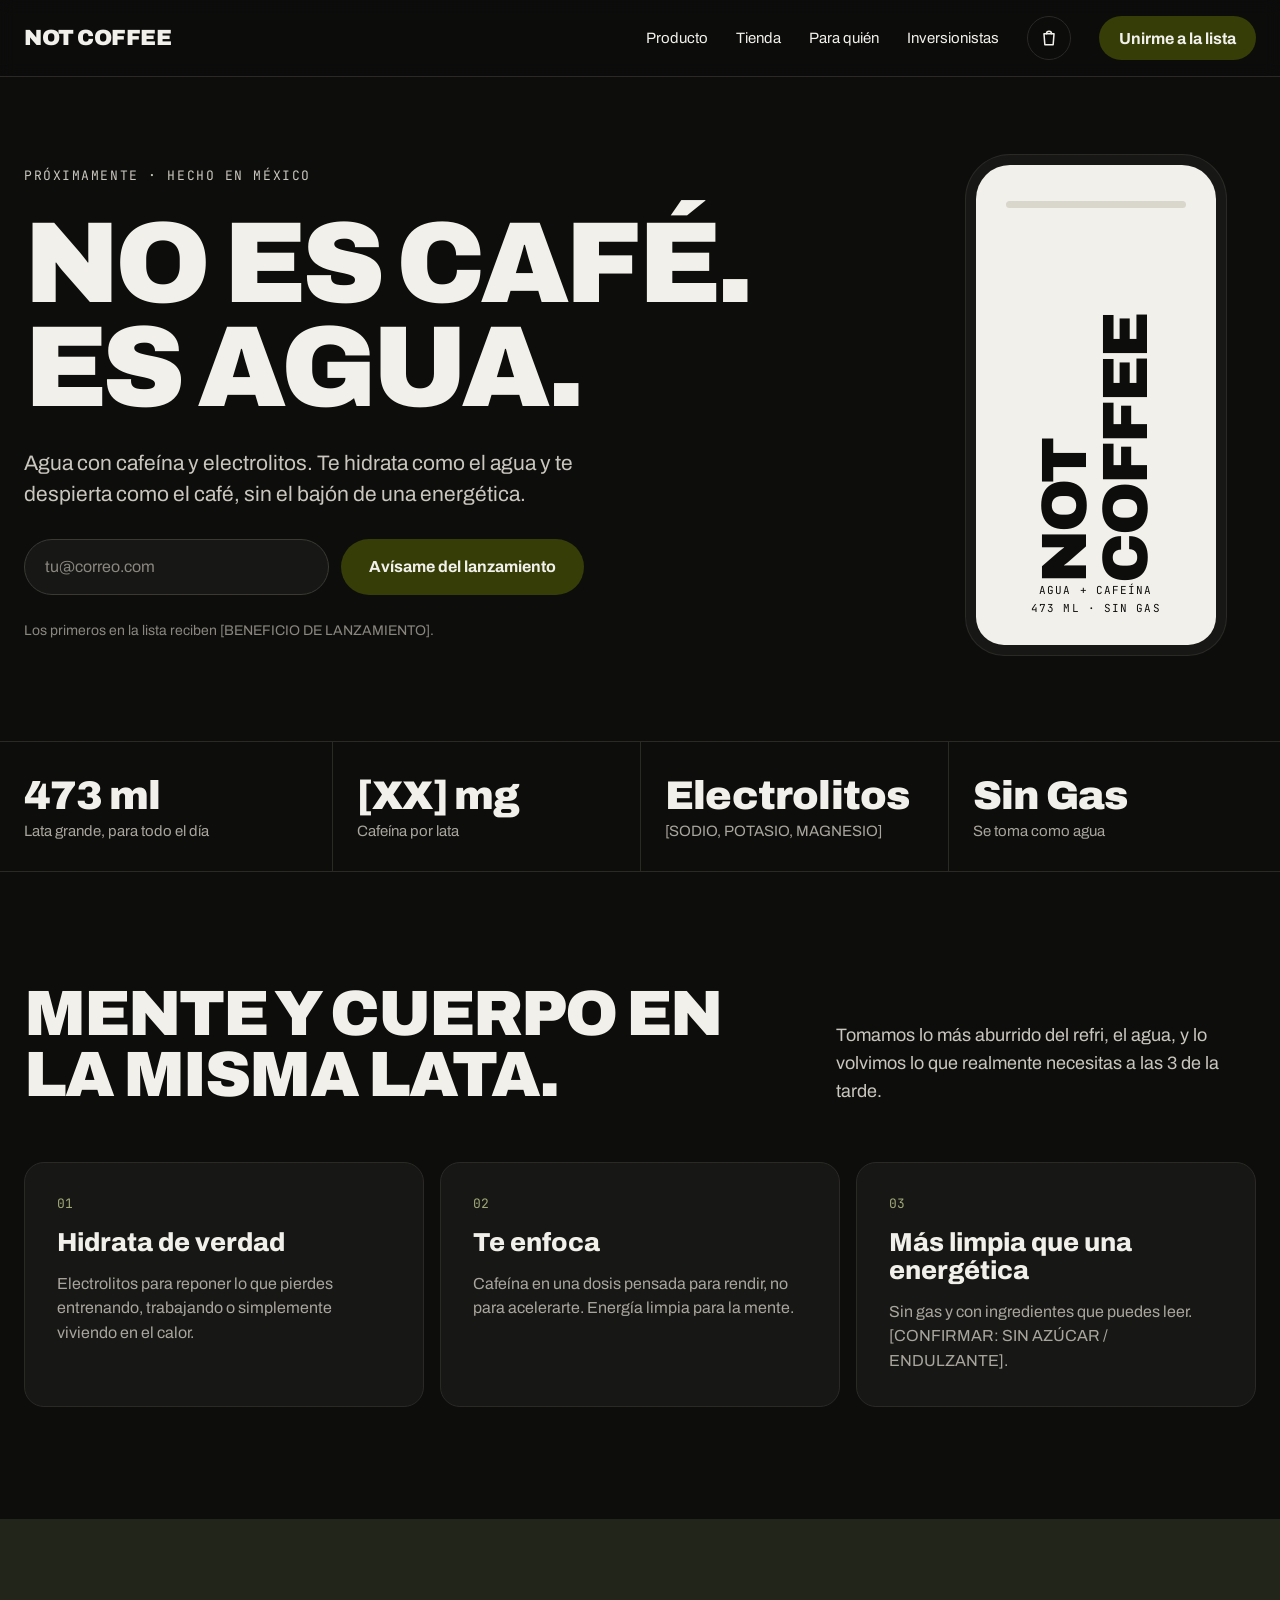
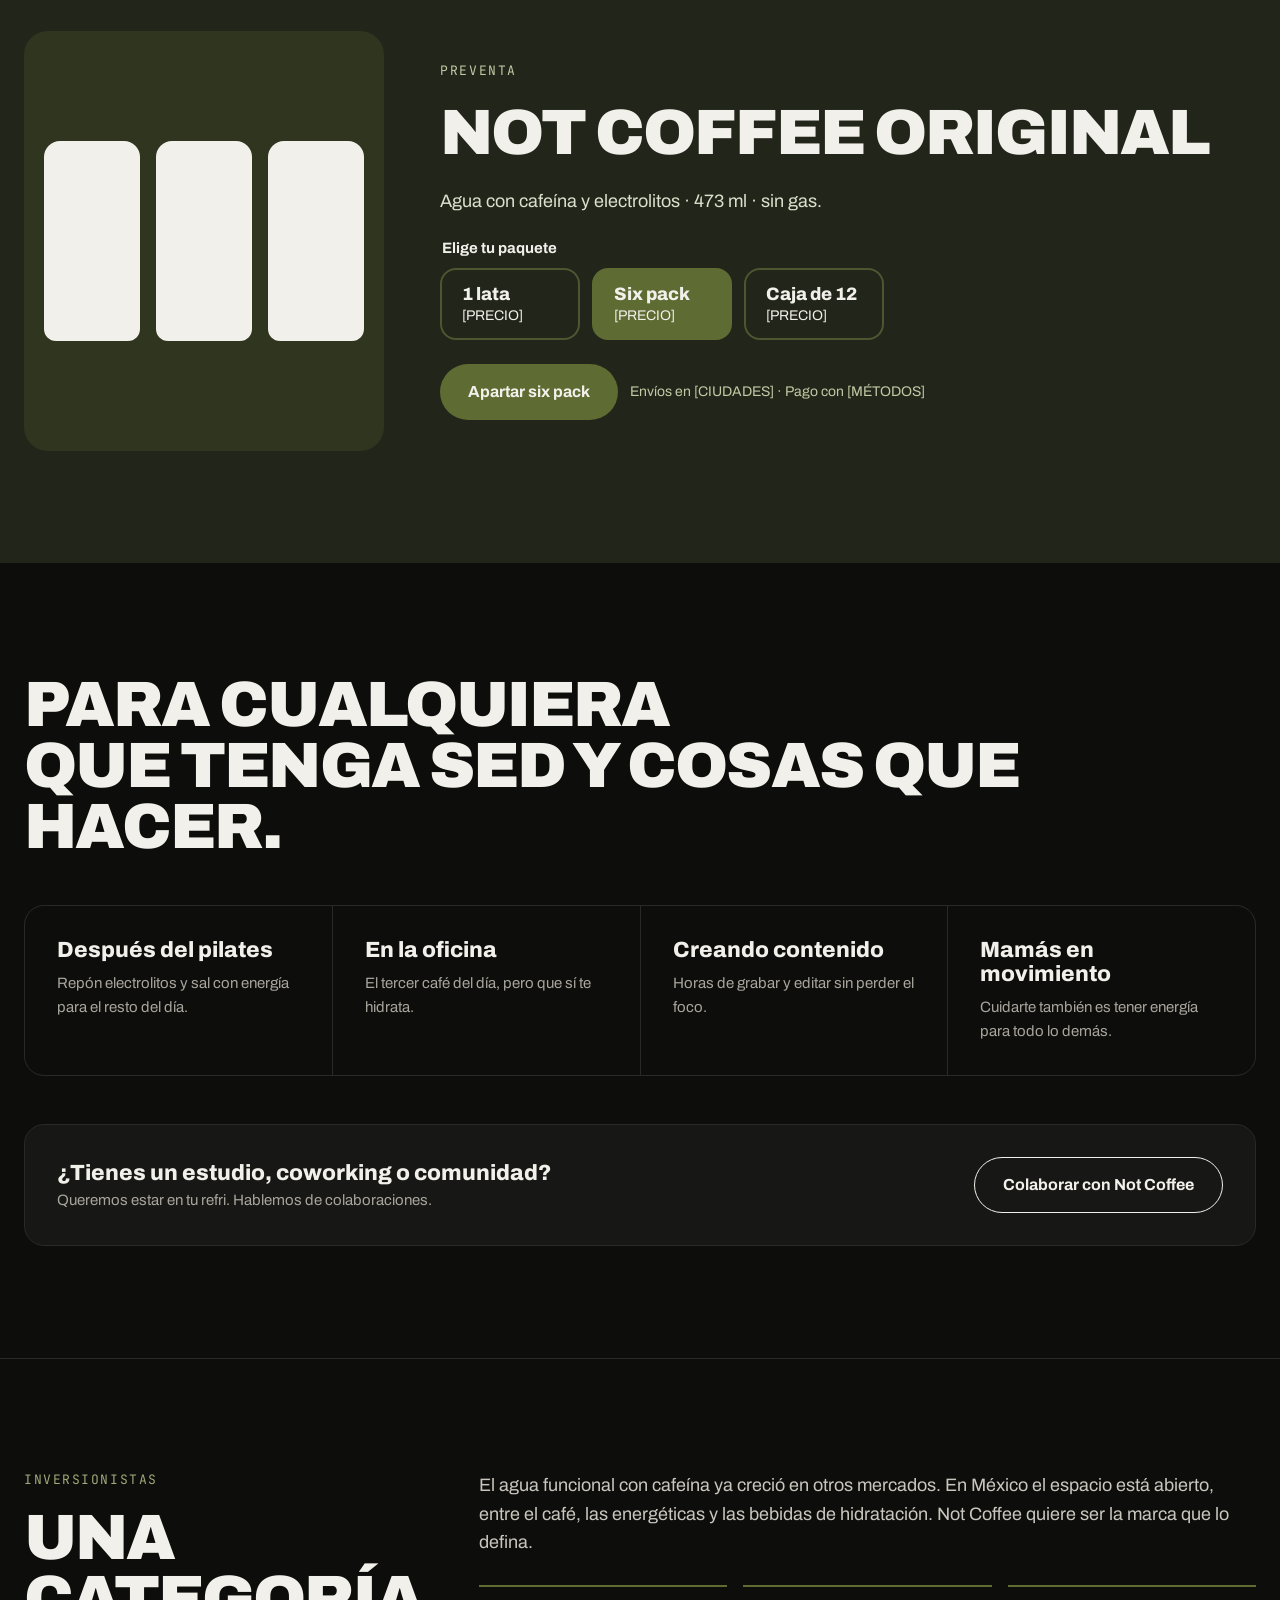
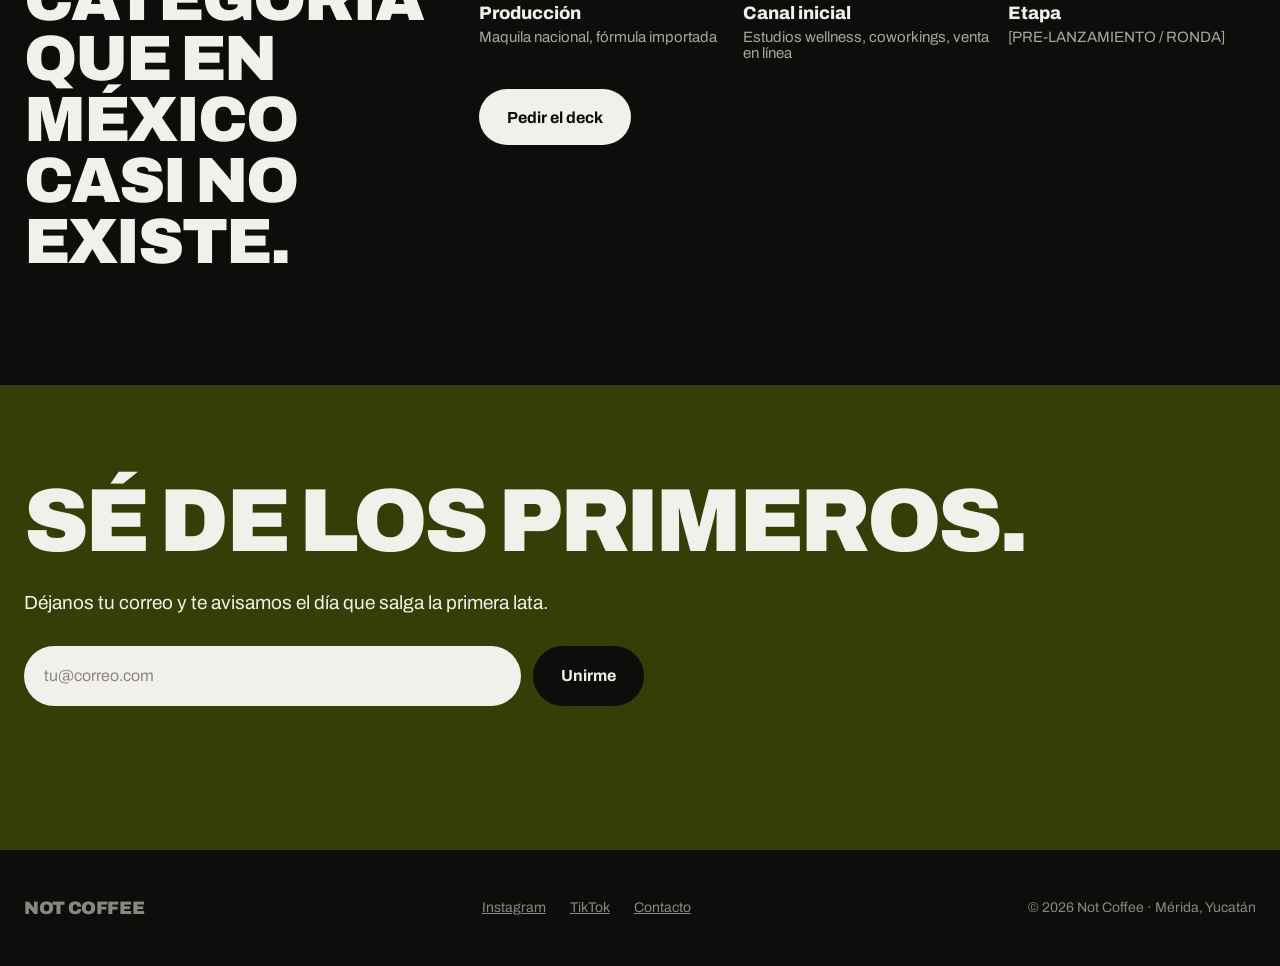
==== index.html @ a57cf59b "Add files via upload" ====
<!doctype html>
<html lang="es">
<head>
<meta charset="utf-8">
<meta name="viewport" content="width=device-width, initial-scale=1">
<title>Not Coffee — Agua con cafeína y electrolitos</title>
<meta name="description" content="No es café. Es agua. Agua con cafeína y electrolitos, sin gas, en lata de 473 ml. Hecho en México.">
<meta property="og:title" content="Not Coffee — No es café. Es agua.">
<meta property="og:description" content="Agua con cafeína y electrolitos. Únete a la lista de espera.">
<meta name="theme-color" content="#0D0D0C">
<link rel="icon" href="data:image/svg+xml,%3Csvg xmlns='http://www.w3.org/2000/svg' viewBox='0 0 32 32'%3E%3Crect width='32' height='32' rx='6' fill='%23363D07'/%3E%3Ctext x='16' y='22' font-family='Arial' font-weight='900' font-size='14' fill='%23F2F0EA' text-anchor='middle'%3ENC%3C/text%3E%3C/svg%3E">
<link rel="preconnect" href="https://fonts.googleapis.com">
<link rel="preconnect" href="https://fonts.gstatic.com" crossorigin>
<link href="https://fonts.googleapis.com/css2?family=Archivo:wght@400;500;600;800;900&family=JetBrains+Mono:wght@400;500&display=swap" rel="stylesheet">
<style>
  /* ====== COLORES: cambia aqui y se cambia en todo el sitio ====== */
  :root{
    --negro:#0D0D0C;
    --negro-2:#171715;
    --linea:#2A2926;
    --hueso:#F2F0EA;
    --gris-1:#C9C6BD;
    --gris-2:#A8A59C;
    --gris-3:#8A877F;
    --oliva:#363D07;        /* acento principal */
    --oliva-2:#5E6B32;      /* acento medio */
    --oliva-texto:#A0A878;  /* oliva para texto sobre negro */
    --oliva-fondo:#22261A;  /* fondo seccion tienda */
    --oliva-caja:#30351F;
  }
  *{box-sizing:border-box}
  html{scroll-behavior:smooth}
  body{margin:0;background:var(--negro);color:var(--hueso);font-family:'Archivo',system-ui,sans-serif;-webkit-font-smoothing:antialiased}
  a{color:var(--hueso)}a:hover{color:var(--oliva-texto)}
  img{max-width:100%}
  .wrap{max-width:1280px;margin:0 auto;padding-left:24px;padding-right:24px}
  .mono{font-family:'JetBrains Mono',monospace;font-size:13px;letter-spacing:.12em;text-transform:uppercase}
  .sr{position:absolute;width:1px;height:1px;overflow:hidden;clip:rect(0 0 0 0);white-space:nowrap}
  h1,h2{margin:0;font-weight:900;text-transform:uppercase;line-height:.95;letter-spacing:-.03em}
  h3{margin:0}
  p{margin:0}
  .h2{font-size:clamp(40px,5vw,72px)}
  .btn{display:inline-flex;align-items:center;justify-content:center;min-height:56px;padding:0 28px;font:inherit;font-weight:700;font-size:16px;border:0;border-radius:999px;cursor:pointer;text-decoration:none;transition:filter .15s}
  .btn:hover{filter:brightness(1.2)}
  .btn-oliva{background:var(--oliva);color:var(--hueso)}
  .btn-oliva:hover{color:var(--hueso)}
  .btn-hueso{background:var(--hueso);color:var(--negro)}
  .btn-hueso:hover{color:var(--negro)}
  .btn-borde{border:1px solid var(--hueso);background:transparent;color:var(--hueso)}
  .input{flex:1 1 260px;min-width:0;height:56px;padding:0 20px;font:inherit;font-size:16px;border-radius:999px}
  .input::placeholder{color:var(--gris-3)}
  .form{display:flex;flex-wrap:wrap;gap:12px}
  .form-msg{font-size:14px;min-height:20px}

  /* NAV */
  header{border-bottom:1px solid var(--linea);position:sticky;top:0;background:rgba(13,13,12,.92);backdrop-filter:blur(8px);z-index:10}
  nav{display:flex;flex-wrap:wrap;gap:16px;align-items:center;justify-content:space-between;padding-top:16px;padding-bottom:16px}
  .logo{font-weight:900;font-size:22px;letter-spacing:-.02em;text-decoration:none;text-transform:uppercase}
  .menu{display:flex;flex-wrap:wrap;gap:28px;align-items:center;font-size:15px}
  .menu a{text-decoration:none}
  .menu .btn{min-height:44px;padding:0 20px}
  .cart{display:inline-flex;align-items:center;justify-content:center;width:44px;height:44px;border:1px solid var(--linea);border-radius:999px}
  @media (max-width:760px){.menu .link{display:none}.menu{gap:12px}}

  /* HERO */
  .hero{display:flex;flex-wrap:wrap;gap:56px;align-items:center;padding-top:88px;padding-bottom:96px}
  .hero-txt{flex:999 1 560px;min-width:0;display:flex;flex-direction:column;gap:28px}
  .hero h1{font-size:clamp(56px,9vw,132px);line-height:.9;letter-spacing:-.04em}
  .hero .lead{font-size:21px;line-height:1.5;color:var(--gris-1);max-width:560px}
  .hero .input{color:var(--hueso);background:var(--negro-2);border:1px solid #3A3934}
  .hero .form{max-width:560px}
  .lata-box{flex:1 1 320px;display:flex;justify-content:center}
  .lata{width:240px;height:480px;background:var(--hueso);color:var(--negro);border-radius:34px 34px 28px 28px;display:flex;flex-direction:column;align-items:center;justify-content:space-between;padding:36px 0 30px;box-shadow:0 0 0 10px var(--negro-2),0 0 0 11px var(--linea)}
  .lata .tapa{width:180px;height:8px;border-radius:4px;background:#D9D6CC}
  .lata .nombre{writing-mode:vertical-rl;transform:rotate(180deg);font-weight:900;font-size:64px;letter-spacing:-.03em;text-transform:uppercase;line-height:.95}
  .lata .info{display:flex;flex-direction:column;align-items:center;gap:4px;font-family:'JetBrains Mono',monospace;font-size:11px;letter-spacing:.1em;text-transform:uppercase}

  /* DATOS */
  .datos{border-top:1px solid var(--linea);border-bottom:1px solid var(--linea)}
  .datos .wrap{display:grid;grid-template-columns:repeat(auto-fit,minmax(200px,1fr))}
  .dato{padding:32px 24px;display:flex;flex-direction:column;gap:6px;border-left:1px solid var(--linea)}
  .dato:first-child{border-left:0;padding-left:0}
  .dato b{font-weight:900;font-size:40px;letter-spacing:-.02em}
  .dato span{font-size:15px;color:var(--gris-2)}
  @media (max-width:520px){.dato{border-left:0;padding-left:0;border-top:1px solid var(--linea)}.dato:first-child{border-top:0}}

  /* PRODUCTO */
  .seccion{padding-top:112px;padding-bottom:112px;display:flex;flex-direction:column;gap:56px}
  .intro{display:flex;flex-wrap:wrap;gap:24px;justify-content:space-between;align-items:end}
  .intro h2{max-width:720px}
  .intro p{font-size:18px;line-height:1.55;color:var(--gris-1);max-width:420px}
  .cards{display:grid;grid-template-columns:repeat(auto-fit,minmax(260px,1fr));gap:16px}
  .card{background:var(--negro-2);border:1px solid var(--linea);border-radius:20px;padding:32px;display:flex;flex-direction:column;gap:16px}
  .card .num{font-family:'JetBrains Mono',monospace;font-size:13px;color:var(--oliva-texto)}
  .card h3{font-size:26px;font-weight:800}
  .card p{font-size:16px;line-height:1.55;color:var(--gris-2)}

  /* TIENDA */
  .tienda{background:var(--oliva-fondo)}
  .tienda .wrap{padding-top:112px;padding-bottom:112px;display:flex;flex-wrap:wrap;gap:56px;align-items:center}
  .latas{flex:1 1 360px;min-height:420px;background:var(--oliva-caja);border-radius:24px;display:flex;align-items:center;justify-content:center;gap:16px}
  .latas div{width:96px;height:200px;background:var(--hueso);border-radius:16px 16px 12px 12px}
  .tienda-txt{flex:999 1 480px;min-width:0;display:flex;flex-direction:column;gap:24px}
  .tienda h2{font-size:clamp(40px,5vw,64px)}
  .tienda .mono,.tienda .nota{color:#C3C8A4}
  .tienda .desc{font-size:18px;line-height:1.55;color:#DCDFCB}
  fieldset{border:0;padding:0;margin:0}
  legend{font-weight:700;font-size:15px;margin-bottom:12px}
  .packs{display:flex;flex-wrap:wrap;gap:12px}
  .pack{min-width:140px;min-height:72px;padding:14px 20px;text-align:left;font:inherit;border-radius:16px;cursor:pointer;background:transparent;color:var(--hueso);border:2px solid #4E5530}
  .pack[aria-pressed="true"]{background:var(--oliva-2);border-color:var(--oliva-2)}
  .pack b{display:block;font-weight:800;font-size:18px}
  .pack span{display:block;font-size:14px;margin-top:4px}
  .comprar{display:flex;flex-wrap:wrap;gap:12px;align-items:center}
  .tienda .btn-oliva{background:var(--oliva-2)}
  .nota{font-size:14px}

  /* PARA QUIEN */
  .grid-q{display:grid;grid-template-columns:repeat(auto-fit,minmax(240px,1fr));gap:1px;background:var(--linea);border:1px solid var(--linea);border-radius:20px;overflow:hidden}
  .grid-q div{background:var(--negro);padding:32px;display:flex;flex-direction:column;gap:10px}
  .grid-q h3{font-size:22px;font-weight:800}
  .grid-q p{font-size:15px;line-height:1.55;color:var(--gris-2)}
  .colab{display:flex;flex-wrap:wrap;gap:16px;align-items:center;justify-content:space-between;background:var(--negro-2);border:1px solid var(--linea);border-radius:20px;padding:32px}
  .colab b{font-weight:800;font-size:22px;display:block;margin-bottom:6px}
  .colab span{font-size:15px;color:var(--gris-2)}

  /* INVERSIONISTAS */
  .inv{border-top:1px solid var(--linea)}
  .inv .wrap{padding-top:112px;padding-bottom:112px;display:flex;flex-wrap:wrap;gap:56px}
  .inv-izq{flex:1 1 380px;display:flex;flex-direction:column;gap:20px}
  .inv-izq .mono{color:var(--oliva-texto)}
  .inv h2{font-size:clamp(40px,5vw,64px)}
  .inv-der{flex:999 1 480px;min-width:0;display:flex;flex-direction:column;gap:28px}
  .inv-der>p{font-size:18px;line-height:1.6;color:var(--gris-1)}
  .puntos{display:grid;grid-template-columns:repeat(auto-fit,minmax(180px,1fr));gap:16px}
  .puntos div{border-top:2px solid var(--oliva-2);padding-top:16px;display:flex;flex-direction:column;gap:6px}
  .puntos b{font-weight:800;font-size:18px}
  .puntos span{font-size:15px;color:var(--gris-2)}

  /* LISTA */
  .lista{background:var(--oliva)}
  .lista .wrap{padding-top:96px;padding-bottom:96px;display:flex;flex-direction:column;gap:28px;align-items:flex-start}
  .lista h2{font-size:clamp(48px,7vw,104px);line-height:.9;letter-spacing:-.04em}
  .lista p{font-size:19px;line-height:1.5;max-width:560px}
  .lista .form{width:100%;max-width:620px}
  .lista .input{height:60px;color:var(--negro);background:var(--hueso);border:0}
  .lista .btn{min-height:60px;background:var(--negro);color:var(--hueso)}

  /* FOOTER */
  footer .wrap{padding-top:48px;padding-bottom:48px;display:flex;flex-wrap:wrap;gap:24px;justify-content:space-between;align-items:center;font-size:14px;color:var(--gris-3)}
  footer a{color:var(--gris-3)}
  footer .logo{font-size:18px}
</style>
</head>
<body>

<!-- =====================================================================
  CONFIGURACION RAPIDA
  1) FORMULARIO: crea un form gratis en https://formspree.io y pega tu
     link en FORM_ENDPOINT (abajo, en el <script>). Ej: https://formspree.io/f/abcd1234
  2) CORREO: busca "hola@notcoffee.mx" y cambialo por tu correo real.
  3) Todo lo que esta entre [CORCHETES] es info pendiente.
===================================================================== -->

<header>
  <nav class="wrap" aria-label="Principal">
    <a href="#top" class="logo">Not Coffee</a>
    <div class="menu">
      <a class="link" href="#producto">Producto</a>
      <a class="link" href="#tienda">Tienda</a>
      <a class="link" href="#para-quien">Para quién</a>
      <a class="link" href="#inversion">Inversionistas</a>
      <a href="#tienda" class="cart" aria-label="Carrito">
        <svg width="20" height="20" viewBox="0 0 24 24" fill="none" stroke="currentColor" stroke-width="1.8" stroke-linecap="round" stroke-linejoin="round" aria-hidden="true"><path d="M6 7h12l-1 13H7L6 7z"/><path d="M9 7a3 3 0 0 1 6 0"/></svg>
      </a>
      <a href="#lista" class="btn btn-oliva">Unirme a la lista</a>
    </div>
  </nav>
</header>

<main>
  <!-- HERO -->
  <section id="top" class="wrap hero">
    <div class="hero-txt">
      <div class="mono" style="color:var(--gris-1)">Próximamente · Hecho en México</div>
      <h1>No es café.<br>Es agua.</h1>
      <p class="lead">Agua con cafeína y electrolitos. Te hidrata como el agua y te despierta como el café, sin el bajón de una energética.</p>
      <form class="form js-lista" novalidate>
        <label for="email-hero" class="sr">Tu correo</label>
        <input id="email-hero" class="input" type="email" name="email" placeholder="tu@correo.com" required autocomplete="email">
        <input type="hidden" name="origen" value="hero">
        <button type="submit" class="btn btn-oliva">Avísame del lanzamiento</button>
      </form>
      <div class="form-msg" role="status" aria-live="polite" style="color:var(--gris-3)">Los primeros en la lista reciben [BENEFICIO DE LANZAMIENTO].</div>
    </div>
    <div class="lata-box">
      <div class="lata" role="img" aria-label="Lata de Not Coffee de 473 ml">
        <div class="tapa"></div>
        <div class="nombre">Not Coffee</div>
        <div class="info"><span>Agua + cafeína</span><span>473 ml · sin gas</span></div>
      </div>
    </div>
  </section>

  <!-- DATOS -->
  <section class="datos" aria-label="Datos clave">
    <div class="wrap">
      <div class="dato"><b>473 ml</b><span>Lata grande, para todo el día</span></div>
      <div class="dato"><b>[XX] mg</b><span>Cafeína por lata</span></div>
      <div class="dato"><b>Electrolitos</b><span>[SODIO, POTASIO, MAGNESIO]</span></div>
      <div class="dato"><b>Sin Gas</b><span>Se toma como agua</span></div>
    </div>
  </section>

  <!-- PRODUCTO -->
  <section id="producto" class="wrap seccion">
    <div class="intro">
      <h2 class="h2">Mente y cuerpo en la misma lata.</h2>
      <p>Tomamos lo más aburrido del refri, el agua, y lo volvimos lo que realmente necesitas a las 3 de la tarde.</p>
    </div>
    <div class="cards">
      <article class="card"><div class="num">01</div><h3>Hidrata de verdad</h3><p>Electrolitos para reponer lo que pierdes entrenando, trabajando o simplemente viviendo en el calor.</p></article>
      <article class="card"><div class="num">02</div><h3>Te enfoca</h3><p>Cafeína en una dosis pensada para rendir, no para acelerarte. Energía limpia para la mente.</p></article>
      <article class="card"><div class="num">03</div><h3>Más limpia que una energética</h3><p>Sin gas y con ingredientes que puedes leer. [CONFIRMAR: SIN AZÚCAR / ENDULZANTE].</p></article>
    </div>
  </section>

  <!-- TIENDA -->
  <section id="tienda" class="tienda">
    <div class="wrap">
      <div class="latas" aria-hidden="true"><div></div><div></div><div></div></div>
      <div class="tienda-txt">
        <div class="mono">Preventa</div>
        <h2>Not Coffee Original</h2>
        <p class="desc">Agua con cafeína y electrolitos · 473 ml · sin gas.</p>
        <fieldset>
          <legend>Elige tu paquete</legend>
          <div class="packs">
            <!-- data-link: cuando tengas links de pago (Stripe / Mercado Pago) pegalos aqui -->
            <button type="button" class="pack" aria-pressed="false" data-nombre="1 lata" data-link=""><b>1 lata</b><span>[PRECIO]</span></button>
            <button type="button" class="pack" aria-pressed="true" data-nombre="six pack" data-link=""><b>Six pack</b><span>[PRECIO]</span></button>
            <button type="button" class="pack" aria-pressed="false" data-nombre="caja de 12" data-link=""><b>Caja de 12</b><span>[PRECIO]</span></button>
          </div>
        </fieldset>
        <div class="comprar">
          <a href="#lista" class="btn btn-oliva js-apartar">Apartar six pack</a>
          <span class="nota">Envíos en [CIUDADES] · Pago con [MÉTODOS]</span>
        </div>
      </div>
    </div>
  </section>

  <!-- PARA QUIEN -->
  <section id="para-quien" class="wrap seccion" style="gap:48px">
    <h2 class="h2">Para cualquiera<br>que tenga sed y cosas que hacer.</h2>
    <div class="grid-q">
      <div><h3>Después del pilates</h3><p>Repón electrolitos y sal con energía para el resto del día.</p></div>
      <div><h3>En la oficina</h3><p>El tercer café del día, pero que sí te hidrata.</p></div>
      <div><h3>Creando contenido</h3><p>Horas de grabar y editar sin perder el foco.</p></div>
      <div><h3>Mamás en movimiento</h3><p>Cuidarte también es tener energía para todo lo demás.</p></div>
    </div>
    <div class="colab">
      <div><b>¿Tienes un estudio, coworking o comunidad?</b><span>Queremos estar en tu refri. Hablemos de colaboraciones.</span></div>
      <a href="mailto:hola@notcoffee.mx?subject=Colaboración%20Not%20Coffee" class="btn btn-borde">Colaborar con Not Coffee</a>
    </div>
  </section>

  <!-- INVERSIONISTAS -->
  <section id="inversion" class="inv">
    <div class="wrap">
      <div class="inv-izq">
        <div class="mono">Inversionistas</div>
        <h2>Una categoría que en México casi no existe.</h2>
      </div>
      <div class="inv-der">
        <p>El agua funcional con cafeína ya creció en otros mercados. En México el espacio está abierto, entre el café, las energéticas y las bebidas de hidratación. Not Coffee quiere ser la marca que lo defina.</p>
        <div class="puntos">
          <div><b>Producción</b><span>Maquila nacional, fórmula importada</span></div>
          <div><b>Canal inicial</b><span>Estudios wellness, coworkings, venta en línea</span></div>
          <div><b>Etapa</b><span>[PRE-LANZAMIENTO / RONDA]</span></div>
        </div>
        <div><a href="mailto:hola@notcoffee.mx?subject=Deck%20Not%20Coffee" class="btn btn-hueso">Pedir el deck</a></div>
      </div>
    </div>
  </section>

  <!-- LISTA DE ESPERA -->
  <section id="lista" class="lista">
    <div class="wrap">
      <h2>Sé de los primeros.</h2>
      <p>Déjanos tu correo y te avisamos el día que salga la primera lata.</p>
      <form class="form js-lista" novalidate>
        <label for="email-lista" class="sr">Tu correo</label>
        <input id="email-lista" class="input" type="email" name="email" placeholder="tu@correo.com" required autocomplete="email">
        <input type="hidden" name="origen" value="lista">
        <button type="submit" class="btn">Unirme</button>
      </form>
      <div class="form-msg" role="status" aria-live="polite"></div>
    </div>
  </section>
</main>

<footer>
  <div class="wrap">
    <div class="logo">Not Coffee</div>
    <div style="display:flex;flex-wrap:wrap;gap:24px">
      <a href="https://instagram.com/">Instagram</a>
      <a href="https://tiktok.com/">TikTok</a>
      <a href="mailto:hola@notcoffee.mx">Contacto</a>
    </div>
    <div>© <span id="anio">2026</span> Not Coffee · Mérida, Yucatán</div>
  </div>
</footer>

<script>
  // ====== PEGA AQUI TU LINK DE FORMSPREE ======
  var FORM_ENDPOINT = ""; // ej: "https://formspree.io/f/abcd1234"

  // Formularios de lista de espera
  document.querySelectorAll('.js-lista').forEach(function (form) {
    var msg = form.parentElement.querySelector('.form-msg');
    form.addEventListener('submit', function (e) {
      e.preventDefault();
      var email = form.querySelector('input[type=email]');
      if (!email.value || !email.checkValidity()) {
        msg.textContent = 'Escribe un correo válido.';
        email.focus();
        return;
      }
      if (!FORM_ENDPOINT) {
        msg.textContent = 'Formulario en configuración. Escríbenos a hola@notcoffee.mx';
        return;
      }
      var btn = form.querySelector('button');
      btn.disabled = true;
      msg.textContent = 'Enviando…';
      fetch(FORM_ENDPOINT, {
        method: 'POST',
        headers: { 'Accept': 'application/json' },
        body: new FormData(form)
      }).then(function (r) {
        if (r.ok) { form.reset(); msg.textContent = '¡Listo! Ya estás en la lista.'; }
        else { msg.textContent = 'Algo falló, intenta otra vez.'; }
      }).catch(function () {
        msg.textContent = 'Sin conexión, intenta otra vez.';
      }).finally(function () { btn.disabled = false; });
    });
  });

  // Selector de paquetes
  var packs = document.querySelectorAll('.pack');
  var apartar = document.querySelector('.js-apartar');
  packs.forEach(function (p) {
    p.addEventListener('click', function () {
      packs.forEach(function (o) { o.setAttribute('aria-pressed', 'false'); });
      p.setAttribute('aria-pressed', 'true');
      apartar.textContent = 'Apartar ' + p.dataset.nombre;
      apartar.href = p.dataset.link || '#lista';
    });
  });

  document.getElementById('anio').textContent = new Date().getFullYear();
</script>
</body>
</html>
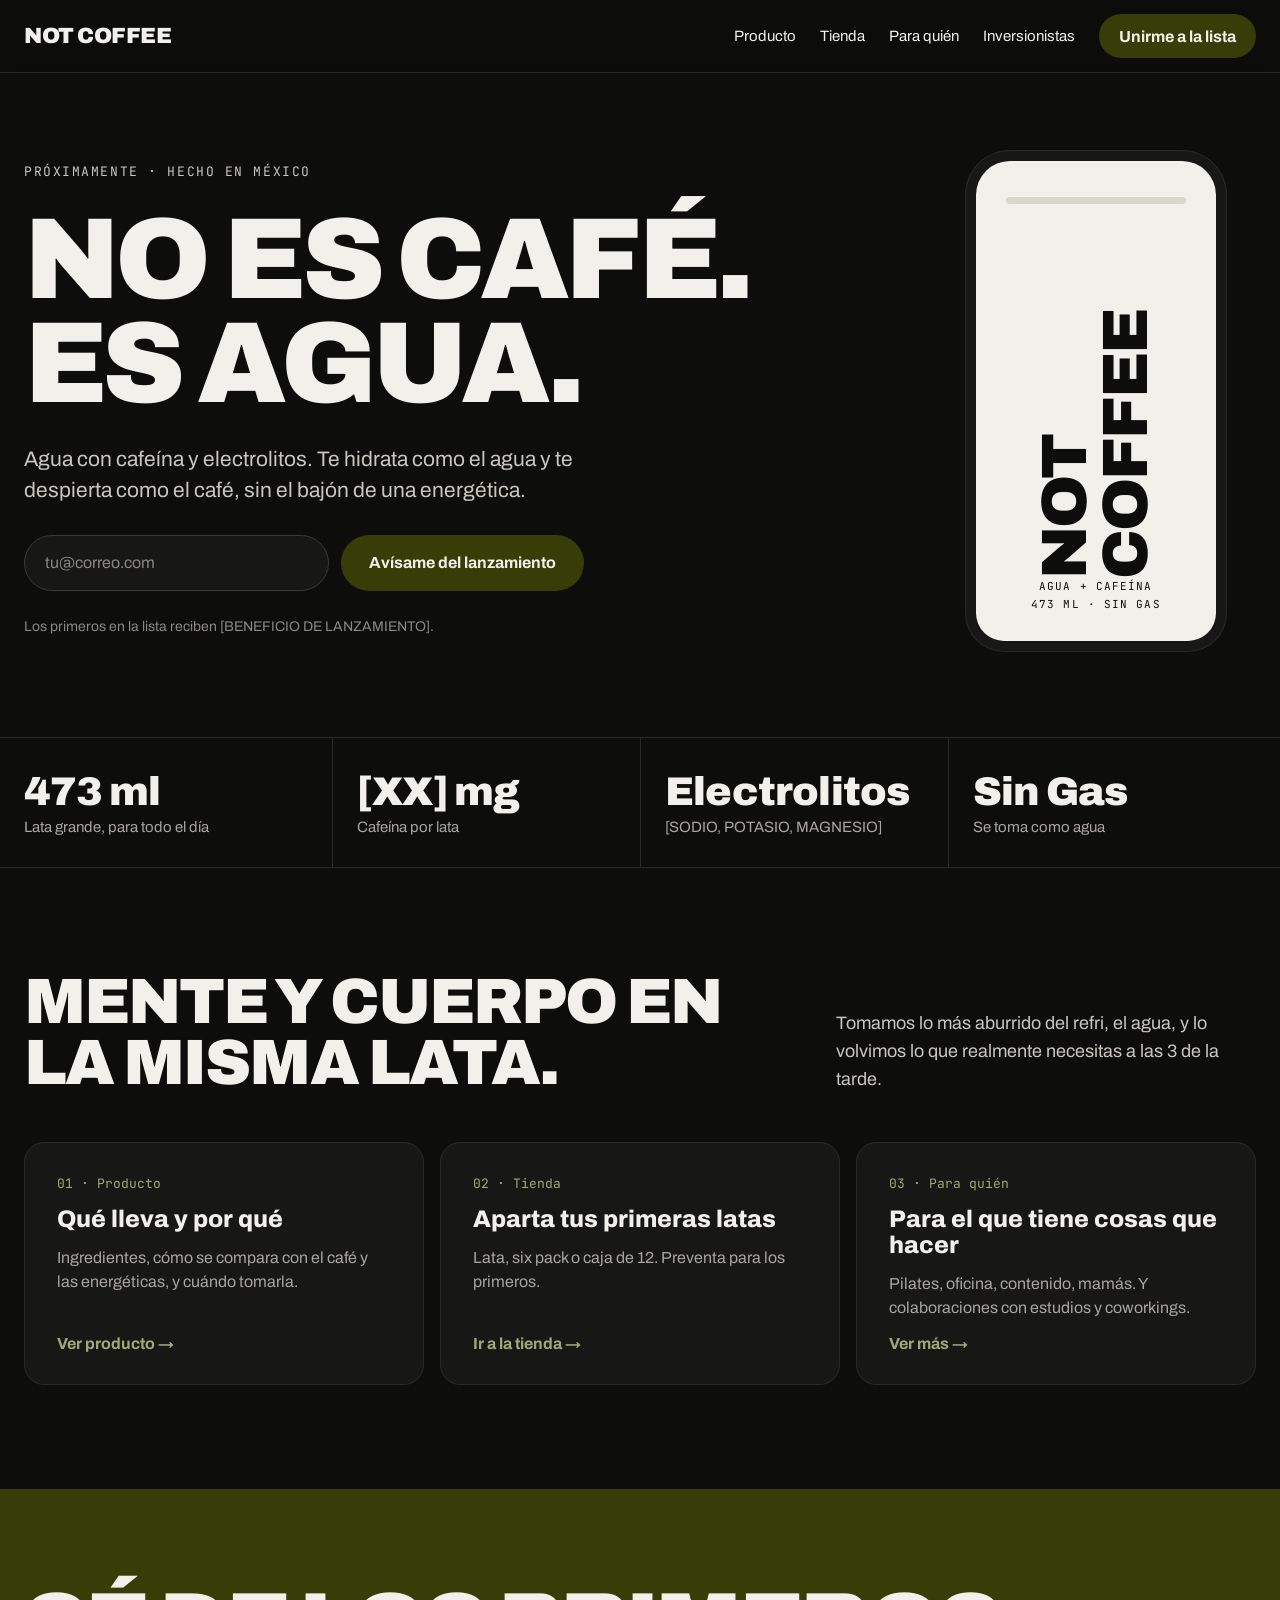
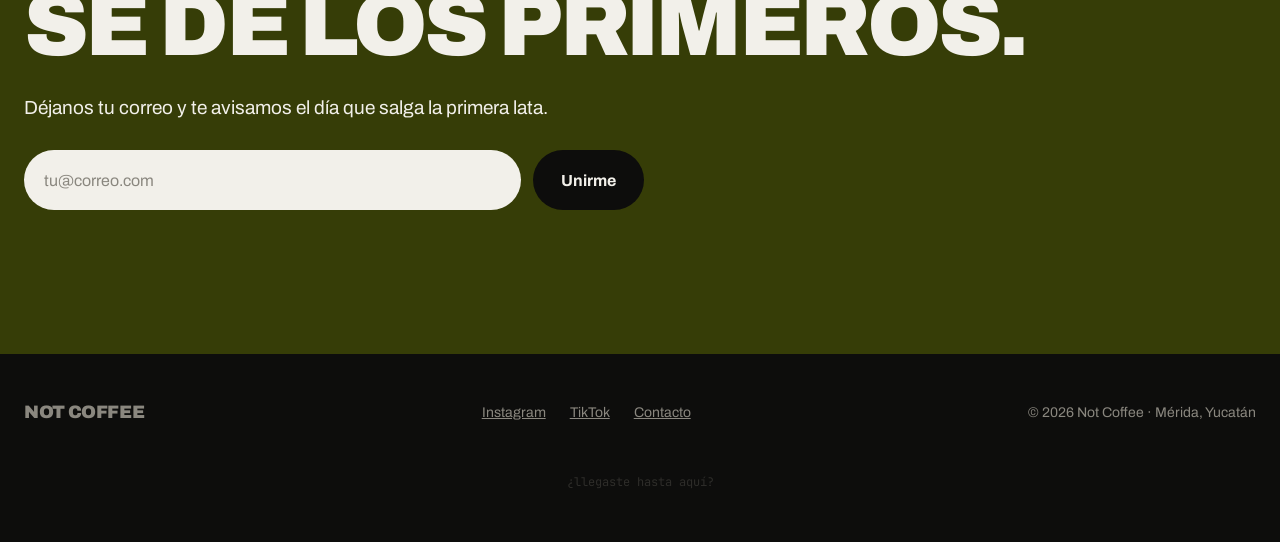
==== commit dd279c19: "Rename index (1).html to index.html" ====
--- a/index.html
+++ b/index.html
@@ -1,198 +1,72 @@
 <!doctype html>
+<!-- ===================================================================
+  index.html  —  PAGINA DE INICIO
+  📘 APRENDE: HTML se escribe con "etiquetas": <algo> abre y </algo> cierra.
+  Este bloque gris es un COMENTARIO: empieza con el signo de abrir
+  comentario y termina con el de cerrar. El navegador lo ignora, solo es
+  para leerlo tu. (Ojo: nunca escribas el signo de cierre dentro de un
+  comentario, porque lo corta antes de tiempo.)
+
+  Marcas en el codigo:
+    ✏️ TU CAMBIO  = algo que tienes que poner tu (correo, precios, datos)
+    📘 APRENDE    = explicacion de que hace esa parte
+==================================================================== -->
 <html lang="es">
 <head>
-<meta charset="utf-8">
-<meta name="viewport" content="width=device-width, initial-scale=1">
-<title>Not Coffee — Agua con cafeína y electrolitos</title>
-<meta name="description" content="No es café. Es agua. Agua con cafeína y electrolitos, sin gas, en lata de 473 ml. Hecho en México.">
-<meta property="og:title" content="Not Coffee — No es café. Es agua.">
-<meta property="og:description" content="Agua con cafeína y electrolitos. Únete a la lista de espera.">
-<meta name="theme-color" content="#0D0D0C">
-<link rel="icon" href="data:image/svg+xml,%3Csvg xmlns='http://www.w3.org/2000/svg' viewBox='0 0 32 32'%3E%3Crect width='32' height='32' rx='6' fill='%23363D07'/%3E%3Ctext x='16' y='22' font-family='Arial' font-weight='900' font-size='14' fill='%23F2F0EA' text-anchor='middle'%3ENC%3C/text%3E%3C/svg%3E">
-<link rel="preconnect" href="https://fonts.googleapis.com">
-<link rel="preconnect" href="https://fonts.gstatic.com" crossorigin>
-<link href="https://fonts.googleapis.com/css2?family=Archivo:wght@400;500;600;800;900&family=JetBrains+Mono:wght@400;500&display=swap" rel="stylesheet">
-<style>
-  /* ====== COLORES: cambia aqui y se cambia en todo el sitio ====== */
-  :root{
-    --negro:#0D0D0C;
-    --negro-2:#171715;
-    --linea:#2A2926;
-    --hueso:#F2F0EA;
-    --gris-1:#C9C6BD;
-    --gris-2:#A8A59C;
-    --gris-3:#8A877F;
-    --oliva:#363D07;        /* acento principal */
-    --oliva-2:#5E6B32;      /* acento medio */
-    --oliva-texto:#A0A878;  /* oliva para texto sobre negro */
-    --oliva-fondo:#22261A;  /* fondo seccion tienda */
-    --oliva-caja:#30351F;
-  }
-  *{box-sizing:border-box}
-  html{scroll-behavior:smooth}
-  body{margin:0;background:var(--negro);color:var(--hueso);font-family:'Archivo',system-ui,sans-serif;-webkit-font-smoothing:antialiased}
-  a{color:var(--hueso)}a:hover{color:var(--oliva-texto)}
-  img{max-width:100%}
-  .wrap{max-width:1280px;margin:0 auto;padding-left:24px;padding-right:24px}
-  .mono{font-family:'JetBrains Mono',monospace;font-size:13px;letter-spacing:.12em;text-transform:uppercase}
-  .sr{position:absolute;width:1px;height:1px;overflow:hidden;clip:rect(0 0 0 0);white-space:nowrap}
-  h1,h2{margin:0;font-weight:900;text-transform:uppercase;line-height:.95;letter-spacing:-.03em}
-  h3{margin:0}
-  p{margin:0}
-  .h2{font-size:clamp(40px,5vw,72px)}
-  .btn{display:inline-flex;align-items:center;justify-content:center;min-height:56px;padding:0 28px;font:inherit;font-weight:700;font-size:16px;border:0;border-radius:999px;cursor:pointer;text-decoration:none;transition:filter .15s}
-  .btn:hover{filter:brightness(1.2)}
-  .btn-oliva{background:var(--oliva);color:var(--hueso)}
-  .btn-oliva:hover{color:var(--hueso)}
-  .btn-hueso{background:var(--hueso);color:var(--negro)}
-  .btn-hueso:hover{color:var(--negro)}
-  .btn-borde{border:1px solid var(--hueso);background:transparent;color:var(--hueso)}
-  .input{flex:1 1 260px;min-width:0;height:56px;padding:0 20px;font:inherit;font-size:16px;border-radius:999px}
-  .input::placeholder{color:var(--gris-3)}
-  .form{display:flex;flex-wrap:wrap;gap:12px}
-  .form-msg{font-size:14px;min-height:20px}
-
-  /* NAV */
-  header{border-bottom:1px solid var(--linea);position:sticky;top:0;background:rgba(13,13,12,.92);backdrop-filter:blur(8px);z-index:10}
-  nav{display:flex;flex-wrap:wrap;gap:16px;align-items:center;justify-content:space-between;padding-top:16px;padding-bottom:16px}
-  .logo{font-weight:900;font-size:22px;letter-spacing:-.02em;text-decoration:none;text-transform:uppercase}
-  .menu{display:flex;flex-wrap:wrap;gap:28px;align-items:center;font-size:15px}
-  .menu a{text-decoration:none}
-  .menu .btn{min-height:44px;padding:0 20px}
-  .cart{display:inline-flex;align-items:center;justify-content:center;width:44px;height:44px;border:1px solid var(--linea);border-radius:999px}
-  @media (max-width:760px){.menu .link{display:none}.menu{gap:12px}}
-
-  /* HERO */
-  .hero{display:flex;flex-wrap:wrap;gap:56px;align-items:center;padding-top:88px;padding-bottom:96px}
-  .hero-txt{flex:999 1 560px;min-width:0;display:flex;flex-direction:column;gap:28px}
-  .hero h1{font-size:clamp(56px,9vw,132px);line-height:.9;letter-spacing:-.04em}
-  .hero .lead{font-size:21px;line-height:1.5;color:var(--gris-1);max-width:560px}
-  .hero .input{color:var(--hueso);background:var(--negro-2);border:1px solid #3A3934}
-  .hero .form{max-width:560px}
-  .lata-box{flex:1 1 320px;display:flex;justify-content:center}
-  .lata{width:240px;height:480px;background:var(--hueso);color:var(--negro);border-radius:34px 34px 28px 28px;display:flex;flex-direction:column;align-items:center;justify-content:space-between;padding:36px 0 30px;box-shadow:0 0 0 10px var(--negro-2),0 0 0 11px var(--linea)}
-  .lata .tapa{width:180px;height:8px;border-radius:4px;background:#D9D6CC}
-  .lata .nombre{writing-mode:vertical-rl;transform:rotate(180deg);font-weight:900;font-size:64px;letter-spacing:-.03em;text-transform:uppercase;line-height:.95}
-  .lata .info{display:flex;flex-direction:column;align-items:center;gap:4px;font-family:'JetBrains Mono',monospace;font-size:11px;letter-spacing:.1em;text-transform:uppercase}
-
-  /* DATOS */
-  .datos{border-top:1px solid var(--linea);border-bottom:1px solid var(--linea)}
-  .datos .wrap{display:grid;grid-template-columns:repeat(auto-fit,minmax(200px,1fr))}
-  .dato{padding:32px 24px;display:flex;flex-direction:column;gap:6px;border-left:1px solid var(--linea)}
-  .dato:first-child{border-left:0;padding-left:0}
-  .dato b{font-weight:900;font-size:40px;letter-spacing:-.02em}
-  .dato span{font-size:15px;color:var(--gris-2)}
-  @media (max-width:520px){.dato{border-left:0;padding-left:0;border-top:1px solid var(--linea)}.dato:first-child{border-top:0}}
-
-  /* PRODUCTO */
-  .seccion{padding-top:112px;padding-bottom:112px;display:flex;flex-direction:column;gap:56px}
-  .intro{display:flex;flex-wrap:wrap;gap:24px;justify-content:space-between;align-items:end}
-  .intro h2{max-width:720px}
-  .intro p{font-size:18px;line-height:1.55;color:var(--gris-1);max-width:420px}
-  .cards{display:grid;grid-template-columns:repeat(auto-fit,minmax(260px,1fr));gap:16px}
-  .card{background:var(--negro-2);border:1px solid var(--linea);border-radius:20px;padding:32px;display:flex;flex-direction:column;gap:16px}
-  .card .num{font-family:'JetBrains Mono',monospace;font-size:13px;color:var(--oliva-texto)}
-  .card h3{font-size:26px;font-weight:800}
-  .card p{font-size:16px;line-height:1.55;color:var(--gris-2)}
-
-  /* TIENDA */
-  .tienda{background:var(--oliva-fondo)}
-  .tienda .wrap{padding-top:112px;padding-bottom:112px;display:flex;flex-wrap:wrap;gap:56px;align-items:center}
-  .latas{flex:1 1 360px;min-height:420px;background:var(--oliva-caja);border-radius:24px;display:flex;align-items:center;justify-content:center;gap:16px}
-  .latas div{width:96px;height:200px;background:var(--hueso);border-radius:16px 16px 12px 12px}
-  .tienda-txt{flex:999 1 480px;min-width:0;display:flex;flex-direction:column;gap:24px}
-  .tienda h2{font-size:clamp(40px,5vw,64px)}
-  .tienda .mono,.tienda .nota{color:#C3C8A4}
-  .tienda .desc{font-size:18px;line-height:1.55;color:#DCDFCB}
-  fieldset{border:0;padding:0;margin:0}
-  legend{font-weight:700;font-size:15px;margin-bottom:12px}
-  .packs{display:flex;flex-wrap:wrap;gap:12px}
-  .pack{min-width:140px;min-height:72px;padding:14px 20px;text-align:left;font:inherit;border-radius:16px;cursor:pointer;background:transparent;color:var(--hueso);border:2px solid #4E5530}
-  .pack[aria-pressed="true"]{background:var(--oliva-2);border-color:var(--oliva-2)}
-  .pack b{display:block;font-weight:800;font-size:18px}
-  .pack span{display:block;font-size:14px;margin-top:4px}
-  .comprar{display:flex;flex-wrap:wrap;gap:12px;align-items:center}
-  .tienda .btn-oliva{background:var(--oliva-2)}
-  .nota{font-size:14px}
-
-  /* PARA QUIEN */
-  .grid-q{display:grid;grid-template-columns:repeat(auto-fit,minmax(240px,1fr));gap:1px;background:var(--linea);border:1px solid var(--linea);border-radius:20px;overflow:hidden}
-  .grid-q div{background:var(--negro);padding:32px;display:flex;flex-direction:column;gap:10px}
-  .grid-q h3{font-size:22px;font-weight:800}
-  .grid-q p{font-size:15px;line-height:1.55;color:var(--gris-2)}
-  .colab{display:flex;flex-wrap:wrap;gap:16px;align-items:center;justify-content:space-between;background:var(--negro-2);border:1px solid var(--linea);border-radius:20px;padding:32px}
-  .colab b{font-weight:800;font-size:22px;display:block;margin-bottom:6px}
-  .colab span{font-size:15px;color:var(--gris-2)}
-
-  /* INVERSIONISTAS */
-  .inv{border-top:1px solid var(--linea)}
-  .inv .wrap{padding-top:112px;padding-bottom:112px;display:flex;flex-wrap:wrap;gap:56px}
-  .inv-izq{flex:1 1 380px;display:flex;flex-direction:column;gap:20px}
-  .inv-izq .mono{color:var(--oliva-texto)}
-  .inv h2{font-size:clamp(40px,5vw,64px)}
-  .inv-der{flex:999 1 480px;min-width:0;display:flex;flex-direction:column;gap:28px}
-  .inv-der>p{font-size:18px;line-height:1.6;color:var(--gris-1)}
-  .puntos{display:grid;grid-template-columns:repeat(auto-fit,minmax(180px,1fr));gap:16px}
-  .puntos div{border-top:2px solid var(--oliva-2);padding-top:16px;display:flex;flex-direction:column;gap:6px}
-  .puntos b{font-weight:800;font-size:18px}
-  .puntos span{font-size:15px;color:var(--gris-2)}
-
-  /* LISTA */
-  .lista{background:var(--oliva)}
-  .lista .wrap{padding-top:96px;padding-bottom:96px;display:flex;flex-direction:column;gap:28px;align-items:flex-start}
-  .lista h2{font-size:clamp(48px,7vw,104px);line-height:.9;letter-spacing:-.04em}
-  .lista p{font-size:19px;line-height:1.5;max-width:560px}
-  .lista .form{width:100%;max-width:620px}
-  .lista .input{height:60px;color:var(--negro);background:var(--hueso);border:0}
-  .lista .btn{min-height:60px;background:var(--negro);color:var(--hueso)}
-
-  /* FOOTER */
-  footer .wrap{padding-top:48px;padding-bottom:48px;display:flex;flex-wrap:wrap;gap:24px;justify-content:space-between;align-items:center;font-size:14px;color:var(--gris-3)}
-  footer a{color:var(--gris-3)}
-  footer .logo{font-size:18px}
-</style>
+  <!-- <head> es informacion de la pagina que NO se ve: titulo de la pestaña, tipografias, etc. -->
+  <meta charset="utf-8">
+  <meta name="viewport" content="width=device-width, initial-scale=1">
+  <title>Not Coffee — Agua con cafeína y electrolitos</title>
+  <!-- ✏️ TU CAMBIO: la descripcion que sale en Google -->
+  <meta name="description" content="No es café. Es agua. Agua con cafeína y electrolitos, sin gas, en lata de 473 ml. Hecho en México.">
+  <meta property="og:title" content="Not Coffee — No es café. Es agua.">
+  <meta property="og:description" content="Agua con cafeína y electrolitos. Únete a la lista de espera.">
+  <meta name="theme-color" content="#0D0D0C">
+  <link rel="icon" href="favicon.svg">
+  <link rel="preconnect" href="https://fonts.googleapis.com">
+  <link rel="preconnect" href="https://fonts.gstatic.com" crossorigin>
+  <link href="https://fonts.googleapis.com/css2?family=Archivo:wght@400;500;600;800;900&family=JetBrains+Mono:wght@400;500&display=swap" rel="stylesheet">
+  <!-- 📘 APRENDE: aqui se "conecta" el archivo de estilos -->
+  <link rel="stylesheet" href="styles.css">
 </head>
 <body>
 
-<!-- =====================================================================
-  CONFIGURACION RAPIDA
-  1) FORMULARIO: crea un form gratis en https://formspree.io y pega tu
-     link en FORM_ENDPOINT (abajo, en el <script>). Ej: https://formspree.io/f/abcd1234
-  2) CORREO: busca "hola@notcoffee.mx" y cambialo por tu correo real.
-  3) Todo lo que esta entre [CORCHETES] es info pendiente.
-===================================================================== -->
-
+<!-- ============ MENU (se repite igual en todas las paginas) ============
+  📘 APRENDE: <a href="producto.html"> es un link a otra pagina.
+  class="activo" marca en que pagina estas. En inicio ninguno lo lleva. -->
 <header>
   <nav class="wrap" aria-label="Principal">
-    <a href="#top" class="logo">Not Coffee</a>
+    <a href="index.html" class="logo">Not Coffee</a>
     <div class="menu">
-      <a class="link" href="#producto">Producto</a>
-      <a class="link" href="#tienda">Tienda</a>
-      <a class="link" href="#para-quien">Para quién</a>
-      <a class="link" href="#inversion">Inversionistas</a>
-      <a href="#tienda" class="cart" aria-label="Carrito">
-        <svg width="20" height="20" viewBox="0 0 24 24" fill="none" stroke="currentColor" stroke-width="1.8" stroke-linecap="round" stroke-linejoin="round" aria-hidden="true"><path d="M6 7h12l-1 13H7L6 7z"/><path d="M9 7a3 3 0 0 1 6 0"/></svg>
-      </a>
+      <a href="producto.html">Producto</a>
+      <a href="tienda.html">Tienda</a>
+      <a href="para-quien.html">Para quién</a>
+      <a href="inversionistas.html">Inversionistas</a>
       <a href="#lista" class="btn btn-oliva">Unirme a la lista</a>
     </div>
   </nav>
 </header>
 
 <main>
-  <!-- HERO -->
-  <section id="top" class="wrap hero">
+  <!-- ============ HERO: lo primero que se ve ============ -->
+  <section class="wrap hero">
     <div class="hero-txt">
       <div class="mono" style="color:var(--gris-1)">Próximamente · Hecho en México</div>
+      <!-- 📘 APRENDE: <h1> es el titulo mas importante. Solo debe haber uno por pagina. <br> = salto de linea -->
       <h1>No es café.<br>Es agua.</h1>
       <p class="lead">Agua con cafeína y electrolitos. Te hidrata como el agua y te despierta como el café, sin el bajón de una energética.</p>
+
+      <!-- 📘 APRENDE: un formulario. class="js-lista" hace que main.js lo maneje -->
       <form class="form js-lista" novalidate>
         <label for="email-hero" class="sr">Tu correo</label>
-        <input id="email-hero" class="input" type="email" name="email" placeholder="tu@correo.com" required autocomplete="email">
-        <input type="hidden" name="origen" value="hero">
+        <input id="email-hero" class="input input-oscuro" type="email" name="email" placeholder="tu@correo.com" required autocomplete="email">
+        <input type="hidden" name="origen" value="inicio-hero">
         <button type="submit" class="btn btn-oliva">Avísame del lanzamiento</button>
       </form>
-      <div class="form-msg" role="status" aria-live="polite" style="color:var(--gris-3)">Los primeros en la lista reciben [BENEFICIO DE LANZAMIENTO].</div>
+      <!-- ✏️ TU CAMBIO: que reciben los primeros de la lista -->
+      <div class="form-msg" role="status" aria-live="polite">Los primeros en la lista reciben [BENEFICIO DE LANZAMIENTO].</div>
     </div>
+
     <div class="lata-box">
       <div class="lata" role="img" aria-label="Lata de Not Coffee de 473 ml">
         <div class="tapa"></div>
@@ -202,89 +76,49 @@
     </div>
   </section>
 
-  <!-- DATOS -->
+  <!-- ============ DATOS CLAVE ============ -->
   <section class="datos" aria-label="Datos clave">
     <div class="wrap">
       <div class="dato"><b>473 ml</b><span>Lata grande, para todo el día</span></div>
+      <!-- ✏️ TU CAMBIO: miligramos de cafeina -->
       <div class="dato"><b>[XX] mg</b><span>Cafeína por lata</span></div>
+      <!-- ✏️ TU CAMBIO: que electrolitos lleva -->
       <div class="dato"><b>Electrolitos</b><span>[SODIO, POTASIO, MAGNESIO]</span></div>
       <div class="dato"><b>Sin Gas</b><span>Se toma como agua</span></div>
     </div>
   </section>
 
-  <!-- PRODUCTO -->
-  <section id="producto" class="wrap seccion">
+  <!-- ============ ATAJOS A LAS OTRAS PAGINAS ============
+    📘 APRENDE: aqui cada tarjeta es un <a> (link) entero, por eso toda la tarjeta se puede picar -->
+  <section class="wrap seccion">
     <div class="intro">
       <h2 class="h2">Mente y cuerpo en la misma lata.</h2>
       <p>Tomamos lo más aburrido del refri, el agua, y lo volvimos lo que realmente necesitas a las 3 de la tarde.</p>
     </div>
     <div class="cards">
-      <article class="card"><div class="num">01</div><h3>Hidrata de verdad</h3><p>Electrolitos para reponer lo que pierdes entrenando, trabajando o simplemente viviendo en el calor.</p></article>
-      <article class="card"><div class="num">02</div><h3>Te enfoca</h3><p>Cafeína en una dosis pensada para rendir, no para acelerarte. Energía limpia para la mente.</p></article>
-      <article class="card"><div class="num">03</div><h3>Más limpia que una energética</h3><p>Sin gas y con ingredientes que puedes leer. [CONFIRMAR: SIN AZÚCAR / ENDULZANTE].</p></article>
+      <a class="card" href="producto.html">
+        <div class="num">01 · Producto</div>
+        <h3>Qué lleva y por qué</h3>
+        <p>Ingredientes, cómo se compara con el café y las energéticas, y cuándo tomarla.</p>
+        <span class="ir">Ver producto →</span>
+      </a>
+      <a class="card" href="tienda.html">
+        <div class="num">02 · Tienda</div>
+        <h3>Aparta tus primeras latas</h3>
+        <p>Lata, six pack o caja de 12. Preventa para los primeros.</p>
+        <span class="ir">Ir a la tienda →</span>
+      </a>
+      <a class="card" href="para-quien.html">
+        <div class="num">03 · Para quién</div>
+        <h3>Para el que tiene cosas que hacer</h3>
+        <p>Pilates, oficina, contenido, mamás. Y colaboraciones con estudios y coworkings.</p>
+        <span class="ir">Ver más →</span>
+      </a>
     </div>
   </section>
 
-  <!-- TIENDA -->
-  <section id="tienda" class="tienda">
-    <div class="wrap">
-      <div class="latas" aria-hidden="true"><div></div><div></div><div></div></div>
-      <div class="tienda-txt">
-        <div class="mono">Preventa</div>
-        <h2>Not Coffee Original</h2>
-        <p class="desc">Agua con cafeína y electrolitos · 473 ml · sin gas.</p>
-        <fieldset>
-          <legend>Elige tu paquete</legend>
-          <div class="packs">
-            <!-- data-link: cuando tengas links de pago (Stripe / Mercado Pago) pegalos aqui -->
-            <button type="button" class="pack" aria-pressed="false" data-nombre="1 lata" data-link=""><b>1 lata</b><span>[PRECIO]</span></button>
-            <button type="button" class="pack" aria-pressed="true" data-nombre="six pack" data-link=""><b>Six pack</b><span>[PRECIO]</span></button>
-            <button type="button" class="pack" aria-pressed="false" data-nombre="caja de 12" data-link=""><b>Caja de 12</b><span>[PRECIO]</span></button>
-          </div>
-        </fieldset>
-        <div class="comprar">
-          <a href="#lista" class="btn btn-oliva js-apartar">Apartar six pack</a>
-          <span class="nota">Envíos en [CIUDADES] · Pago con [MÉTODOS]</span>
-        </div>
-      </div>
-    </div>
-  </section>
-
-  <!-- PARA QUIEN -->
-  <section id="para-quien" class="wrap seccion" style="gap:48px">
-    <h2 class="h2">Para cualquiera<br>que tenga sed y cosas que hacer.</h2>
-    <div class="grid-q">
-      <div><h3>Después del pilates</h3><p>Repón electrolitos y sal con energía para el resto del día.</p></div>
-      <div><h3>En la oficina</h3><p>El tercer café del día, pero que sí te hidrata.</p></div>
-      <div><h3>Creando contenido</h3><p>Horas de grabar y editar sin perder el foco.</p></div>
-      <div><h3>Mamás en movimiento</h3><p>Cuidarte también es tener energía para todo lo demás.</p></div>
-    </div>
-    <div class="colab">
-      <div><b>¿Tienes un estudio, coworking o comunidad?</b><span>Queremos estar en tu refri. Hablemos de colaboraciones.</span></div>
-      <a href="mailto:hola@notcoffee.mx?subject=Colaboración%20Not%20Coffee" class="btn btn-borde">Colaborar con Not Coffee</a>
-    </div>
-  </section>
-
-  <!-- INVERSIONISTAS -->
-  <section id="inversion" class="inv">
-    <div class="wrap">
-      <div class="inv-izq">
-        <div class="mono">Inversionistas</div>
-        <h2>Una categoría que en México casi no existe.</h2>
-      </div>
-      <div class="inv-der">
-        <p>El agua funcional con cafeína ya creció en otros mercados. En México el espacio está abierto, entre el café, las energéticas y las bebidas de hidratación. Not Coffee quiere ser la marca que lo defina.</p>
-        <div class="puntos">
-          <div><b>Producción</b><span>Maquila nacional, fórmula importada</span></div>
-          <div><b>Canal inicial</b><span>Estudios wellness, coworkings, venta en línea</span></div>
-          <div><b>Etapa</b><span>[PRE-LANZAMIENTO / RONDA]</span></div>
-        </div>
-        <div><a href="mailto:hola@notcoffee.mx?subject=Deck%20Not%20Coffee" class="btn btn-hueso">Pedir el deck</a></div>
-      </div>
-    </div>
-  </section>
-
-  <!-- LISTA DE ESPERA -->
+  <!-- ============ LISTA DE ESPERA ============
+    📘 APRENDE: id="lista" permite llegar aqui con un link a "#lista" -->
   <section id="lista" class="lista">
     <div class="wrap">
       <h2>Sé de los primeros.</h2>
@@ -292,7 +126,7 @@
       <form class="form js-lista" novalidate>
         <label for="email-lista" class="sr">Tu correo</label>
         <input id="email-lista" class="input" type="email" name="email" placeholder="tu@correo.com" required autocomplete="email">
-        <input type="hidden" name="origen" value="lista">
+        <input type="hidden" name="origen" value="inicio-lista">
         <button type="submit" class="btn">Unirme</button>
       </form>
       <div class="form-msg" role="status" aria-live="polite"></div>
@@ -300,66 +134,33 @@
   </section>
 </main>
 
+<!-- ============ FOOTER (se repite igual en todas las paginas) ============ -->
 <footer>
   <div class="wrap">
     <div class="logo">Not Coffee</div>
-    <div style="display:flex;flex-wrap:wrap;gap:24px">
+    <div class="footer-links">
+      <!-- ✏️ TU CAMBIO: links reales de tus redes y tu correo -->
       <a href="https://instagram.com/">Instagram</a>
       <a href="https://tiktok.com/">TikTok</a>
       <a href="mailto:hola@notcoffee.mx">Contacto</a>
     </div>
-    <div>© <span id="anio">2026</span> Not Coffee · Mérida, Yucatán</div>
+    <div>© <span class="js-anio">2026</span> Not Coffee · Mérida, Yucatán</div>
+  </div>
+  <!-- 🤫 EL SECRETO: el codigo se cambia en main.js, hasta arriba -->
+  <div class="secreto">
+    <button type="button" class="js-secreto">¿llegaste hasta aquí?</button>
+    <div>
+      <div class="cupon" hidden>
+        <span class="mono" style="color:var(--oliva-texto)">Código de lanzamiento</span>
+        <span class="codigo">PRIMERALATA</span>
+        <small>[XX]% en tu primer pedido de lanzamiento</small>
+        <button type="button" class="btn btn-borde js-copiar">Copiar código</button>
+      </div>
+    </div>
   </div>
 </footer>
 
-<script>
-  // ====== PEGA AQUI TU LINK DE FORMSPREE ======
-  var FORM_ENDPOINT = ""; // ej: "https://formspree.io/f/abcd1234"
-
-  // Formularios de lista de espera
-  document.querySelectorAll('.js-lista').forEach(function (form) {
-    var msg = form.parentElement.querySelector('.form-msg');
-    form.addEventListener('submit', function (e) {
-      e.preventDefault();
-      var email = form.querySelector('input[type=email]');
-      if (!email.value || !email.checkValidity()) {
-        msg.textContent = 'Escribe un correo válido.';
-        email.focus();
-        return;
-      }
-      if (!FORM_ENDPOINT) {
-        msg.textContent = 'Formulario en configuración. Escríbenos a hola@notcoffee.mx';
-        return;
-      }
-      var btn = form.querySelector('button');
-      btn.disabled = true;
-      msg.textContent = 'Enviando…';
-      fetch(FORM_ENDPOINT, {
-        method: 'POST',
-        headers: { 'Accept': 'application/json' },
-        body: new FormData(form)
-      }).then(function (r) {
-        if (r.ok) { form.reset(); msg.textContent = '¡Listo! Ya estás en la lista.'; }
-        else { msg.textContent = 'Algo falló, intenta otra vez.'; }
-      }).catch(function () {
-        msg.textContent = 'Sin conexión, intenta otra vez.';
-      }).finally(function () { btn.disabled = false; });
-    });
-  });
-
-  // Selector de paquetes
-  var packs = document.querySelectorAll('.pack');
-  var apartar = document.querySelector('.js-apartar');
-  packs.forEach(function (p) {
-    p.addEventListener('click', function () {
-      packs.forEach(function (o) { o.setAttribute('aria-pressed', 'false'); });
-      p.setAttribute('aria-pressed', 'true');
-      apartar.textContent = 'Apartar ' + p.dataset.nombre;
-      apartar.href = p.dataset.link || '#lista';
-    });
-  });
-
-  document.getElementById('anio').textContent = new Date().getFullYear();
-</script>
+<!-- 📘 APRENDE: el JS va al final para que la pagina ya este cargada cuando corra -->
+<script src="main.js"></script>
 </body>
 </html>
--- a/styles.css
+++ b/styles.css
@@ -0,0 +1,252 @@
+/* ===================================================================
+   styles.css  —  EL "VESTIDO" DEL SITIO
+   📘 APRENDE: HTML es el esqueleto (que hay en la pagina) y CSS es el
+   estilo (colores, tamaños, espacios). Este archivo lo usan TODAS las
+   paginas, asi que si cambias algo aqui, cambia en todo el sitio.
+
+   Como se lee una regla de CSS:
+       .btn { color: red; }
+        ^      ^      ^
+        |      |      valor
+        |      propiedad
+        selector: a QUE elementos aplica (.algo = elementos con class="algo")
+   =================================================================== */
+
+
+/* ===================================================================
+   ✏️ TU CAMBIO: COLORES DE LA MARCA
+   📘 APRENDE: estas son "variables". Se definen una vez aqui y se usan
+   en todo el archivo como var(--nombre). Cambia un color aqui y se
+   cambia en todo el sitio. Prueba: cambia --oliva por #8B0000 y mira.
+   =================================================================== */
+:root {
+  --negro: #0D0D0C;
+  --negro-2: #171715;
+  --linea: #2A2926;
+  --hueso: #F2F0EA;
+  --gris-1: #C9C6BD;
+  --gris-2: #A8A59C;
+  --gris-3: #8A877F;
+  --oliva: #363D07;        /* acento principal (botones, lista) */
+  --oliva-2: #5E6B32;      /* acento medio */
+  --oliva-texto: #A0A878;  /* oliva para letras sobre negro */
+  --oliva-fondo: #22261A;  /* fondo de la tienda */
+  --oliva-caja: #30351F;
+}
+
+/* ---------- BASE: reglas que aplican a todo ---------- */
+* { box-sizing: border-box; }               /* el borde cuenta dentro del tamaño */
+html { scroll-behavior: smooth; }           /* scroll suave al dar clic en #links */
+body {
+  margin: 0;
+  background: var(--negro);
+  color: var(--hueso);
+  font-family: 'Archivo', system-ui, sans-serif;  /* ✏️ la tipografia */
+  -webkit-font-smoothing: antialiased;
+}
+a { color: var(--hueso); }
+a:hover { color: var(--oliva-texto); }      /* :hover = cuando pasas el mouse */
+h1, h2 { margin: 0; font-weight: 900; text-transform: uppercase; line-height: .95; letter-spacing: -.03em; }
+h3, p { margin: 0; }
+
+/* .wrap centra el contenido y le pone margen a los lados */
+.wrap { max-width: 1280px; margin: 0 auto; padding-left: 24px; padding-right: 24px; }
+
+/* textos chiquitos tipo etiqueta, en letra de maquina */
+.mono { font-family: 'JetBrains Mono', monospace; font-size: 13px; letter-spacing: .12em; text-transform: uppercase; }
+
+/* .sr = solo para lectores de pantalla (personas ciegas). No se ve pero se lee */
+.sr { position: absolute; width: 1px; height: 1px; overflow: hidden; clip: rect(0 0 0 0); white-space: nowrap; }
+
+/* clamp(minimo, ideal, maximo): el titulo crece con la pantalla pero con limites */
+.h2 { font-size: clamp(40px, 5vw, 72px); }
+.eyebrow { color: var(--oliva-texto); }
+
+
+/* ---------- BOTONES ---------- */
+.btn {
+  display: inline-flex; align-items: center; justify-content: center;
+  min-height: 56px; padding: 0 28px;
+  font: inherit; font-weight: 700; font-size: 16px;
+  border: 0; border-radius: 999px;          /* 999px = esquinas totalmente redondas */
+  cursor: pointer; text-decoration: none;
+  transition: filter .15s;                  /* animacion suave al pasar el mouse */
+}
+.btn:hover { filter: brightness(1.25); }
+.btn-oliva { background: var(--oliva); color: var(--hueso); }
+.btn-oliva:hover { color: var(--hueso); }
+.btn-hueso { background: var(--hueso); color: var(--negro); }
+.btn-hueso:hover { color: var(--negro); }
+.btn-borde { border: 1px solid var(--hueso); background: transparent; color: var(--hueso); }
+
+
+/* ---------- FORMULARIOS ---------- */
+.form { display: flex; flex-wrap: wrap; gap: 12px; position: relative; }
+.input { flex: 1 1 260px; min-width: 0; height: 56px; padding: 0 20px; font: inherit; font-size: 16px; border-radius: 999px; }
+.input::placeholder { color: var(--gris-3); }
+.input-oscuro { color: var(--hueso); background: var(--negro-2); border: 1px solid #3A3934; }
+.form-msg { font-size: 14px; min-height: 20px; color: var(--gris-3); }
+
+
+/* ===================================================================
+   MENU DE ARRIBA (header)
+   📘 APRENDE: "sticky" hace que el menu se quede pegado arriba al bajar.
+   =================================================================== */
+header { border-bottom: 1px solid var(--linea); position: sticky; top: 0; background: rgba(13,13,12,.92); backdrop-filter: blur(8px); z-index: 10; }
+nav { display: flex; flex-wrap: wrap; gap: 16px; align-items: center; justify-content: space-between; padding-top: 14px; padding-bottom: 14px; }
+.logo { font-weight: 900; font-size: 22px; letter-spacing: -.02em; text-decoration: none; text-transform: uppercase; }
+.menu { display: flex; gap: 24px; align-items: center; font-size: 15px; }
+.menu a { text-decoration: none; }
+.menu .btn { min-height: 44px; padding: 0 20px; }
+/* la pagina en la que estas se marca con class="activo" en su link */
+.menu a.activo { color: var(--oliva-texto); text-decoration: underline; text-underline-offset: 6px; }
+
+/* 📘 APRENDE: @media = "solo si la pantalla mide menos de 760px" (celular).
+   En celular el menu pasa abajo y se puede deslizar de lado. */
+@media (max-width: 760px) {
+  .menu { order: 3; width: 100%; overflow-x: auto; gap: 18px; padding-bottom: 4px; white-space: nowrap; }
+  .menu .btn { display: none; }
+}
+
+
+/* ---------- ENCABEZADO DE CADA PAGINA INTERNA ---------- */
+.pagina-top { padding-top: 88px; padding-bottom: 72px; display: flex; flex-direction: column; gap: 20px; border-bottom: 1px solid var(--linea); }
+.pagina-top h1 { font-size: clamp(48px, 8vw, 112px); line-height: .9; letter-spacing: -.04em; }
+.pagina-top p { font-size: 20px; line-height: 1.5; color: var(--gris-1); max-width: 640px; }
+
+
+/* ---------- HERO (portada del inicio) ---------- */
+.hero { display: flex; flex-wrap: wrap; gap: 56px; align-items: center; padding-top: 88px; padding-bottom: 96px; }
+.hero-txt { flex: 999 1 560px; min-width: 0; display: flex; flex-direction: column; gap: 28px; }
+.hero h1 { font-size: clamp(56px, 9vw, 132px); line-height: .9; letter-spacing: -.04em; }
+.hero .lead { font-size: 21px; line-height: 1.5; color: var(--gris-1); max-width: 560px; }
+.hero .form { max-width: 560px; }
+
+/* La lata dibujada solo con CSS (no es imagen) */
+.lata-box { flex: 1 1 320px; display: flex; justify-content: center; }
+.lata { width: 240px; height: 480px; background: var(--hueso); color: var(--negro); border-radius: 34px 34px 28px 28px; display: flex; flex-direction: column; align-items: center; justify-content: space-between; padding: 36px 0 30px; box-shadow: 0 0 0 10px var(--negro-2), 0 0 0 11px var(--linea); }
+.lata .tapa { width: 180px; height: 8px; border-radius: 4px; background: #D9D6CC; }
+.lata .nombre { writing-mode: vertical-rl; transform: rotate(180deg); font-weight: 900; font-size: 64px; letter-spacing: -.03em; text-transform: uppercase; line-height: .95; }
+.lata .info { display: flex; flex-direction: column; align-items: center; gap: 4px; font-family: 'JetBrains Mono', monospace; font-size: 11px; letter-spacing: .1em; text-transform: uppercase; }
+
+
+/* ---------- FRANJA DE DATOS ---------- */
+.datos { border-top: 1px solid var(--linea); border-bottom: 1px solid var(--linea); }
+.datos .wrap { display: grid; grid-template-columns: repeat(auto-fit, minmax(200px, 1fr)); }
+.dato { padding: 32px 24px; display: flex; flex-direction: column; gap: 6px; border-left: 1px solid var(--linea); }
+.dato:first-child { border-left: 0; padding-left: 0; }
+.dato b { font-weight: 900; font-size: 40px; letter-spacing: -.02em; }
+.dato span { font-size: 15px; color: var(--gris-2); }
+@media (max-width: 520px) {
+  .dato { border-left: 0; padding-left: 0; border-top: 1px solid var(--linea); }
+  .dato:first-child { border-top: 0; }
+}
+
+
+/* ---------- SECCIONES Y TARJETAS ---------- */
+.seccion { padding-top: 104px; padding-bottom: 104px; display: flex; flex-direction: column; gap: 48px; }
+.seccion + .seccion { padding-top: 0; }
+.intro { display: flex; flex-wrap: wrap; gap: 24px; justify-content: space-between; align-items: end; }
+.intro h2 { max-width: 720px; }
+.intro p { font-size: 18px; line-height: 1.55; color: var(--gris-1); max-width: 420px; }
+
+/* 📘 APRENDE: "grid" acomoda cosas en columnas. auto-fit + minmax hace que
+   en compu salgan 3 columnas y en celular 1, sin escribir nada extra. */
+.cards { display: grid; grid-template-columns: repeat(auto-fit, minmax(260px, 1fr)); gap: 16px; }
+.card { background: var(--negro-2); border: 1px solid var(--linea); border-radius: 20px; padding: 32px; display: flex; flex-direction: column; gap: 14px; }
+.card .num { font-family: 'JetBrains Mono', monospace; font-size: 13px; color: var(--oliva-texto); }
+.card h3 { font-size: 24px; font-weight: 800; }
+.card p, .card li { font-size: 16px; line-height: 1.55; color: var(--gris-2); }
+.card ul { margin: 0; padding-left: 18px; display: flex; flex-direction: column; gap: 6px; }
+a.card { text-decoration: none; transition: border-color .15s; }
+a.card:hover { border-color: var(--oliva-texto); color: var(--hueso); }
+.card .ir { margin-top: auto; font-weight: 700; color: var(--oliva-texto); }
+
+
+/* ---------- TABLA COMPARATIVA ---------- */
+.tabla-box { overflow-x: auto; border: 1px solid var(--linea); border-radius: 20px; }
+table { width: 100%; border-collapse: collapse; min-width: 640px; }
+th, td { padding: 18px 20px; text-align: left; border-bottom: 1px solid var(--linea); font-size: 15px; }
+thead th { font-family: 'JetBrains Mono', monospace; font-size: 12px; letter-spacing: .1em; text-transform: uppercase; color: var(--gris-2); }
+tbody tr:last-child td { border-bottom: 0; }
+td.nos, th.nos { background: var(--oliva-fondo); color: var(--hueso); font-weight: 700; }
+
+
+/* ---------- PREGUNTAS FRECUENTES (se abren y cierran) ----------
+   📘 APRENDE: <details> y <summary> son etiquetas de HTML que ya se abren
+   y cierran solas, sin JavaScript. */
+.faq { display: flex; flex-direction: column; border-top: 1px solid var(--linea); }
+.faq details { border-bottom: 1px solid var(--linea); }
+.faq summary { cursor: pointer; padding: 24px 0; font-size: 20px; font-weight: 700; list-style: none; display: flex; justify-content: space-between; gap: 16px; }
+.faq summary::-webkit-details-marker { display: none; }
+.faq summary::after { content: '+'; color: var(--oliva-texto); font-weight: 400; }
+.faq details[open] summary::after { content: '–'; }
+.faq details p { padding-bottom: 24px; font-size: 16px; line-height: 1.6; color: var(--gris-2); max-width: 760px; }
+
+
+/* ---------- TIENDA ---------- */
+.tienda { background: var(--oliva-fondo); }
+.tienda .wrap { padding-top: 104px; padding-bottom: 104px; display: flex; flex-wrap: wrap; gap: 56px; align-items: center; }
+.latas { flex: 1 1 360px; min-height: 420px; background: var(--oliva-caja); border-radius: 24px; display: flex; align-items: center; justify-content: center; gap: 16px; }
+.latas div { width: 96px; height: 200px; background: var(--hueso); border-radius: 16px 16px 12px 12px; }
+.tienda-txt { flex: 999 1 480px; min-width: 0; display: flex; flex-direction: column; gap: 24px; }
+.tienda h2 { font-size: clamp(40px, 5vw, 64px); }
+.tienda .mono, .tienda .nota { color: #C3C8A4; }
+.tienda .desc { font-size: 18px; line-height: 1.55; color: #DCDFCB; }
+fieldset { border: 0; padding: 0; margin: 0; }
+legend { font-weight: 700; font-size: 15px; margin-bottom: 12px; }
+.packs { display: flex; flex-wrap: wrap; gap: 12px; }
+.pack { min-width: 140px; min-height: 72px; padding: 14px 20px; text-align: left; font: inherit; border-radius: 16px; cursor: pointer; background: transparent; color: var(--hueso); border: 2px solid #4E5530; }
+/* el paquete elegido (lo marca main.js) */
+.pack[aria-pressed="true"] { background: var(--oliva-2); border-color: var(--oliva-2); }
+.pack b { display: block; font-weight: 800; font-size: 18px; }
+.pack span { display: block; font-size: 14px; margin-top: 4px; }
+.comprar { display: flex; flex-wrap: wrap; gap: 12px; align-items: center; }
+.tienda .btn-oliva { background: var(--oliva-2); }
+.nota { font-size: 14px; }
+
+
+/* ---------- PARA QUIEN ---------- */
+.grid-q { display: grid; grid-template-columns: repeat(auto-fit, minmax(240px, 1fr)); gap: 1px; background: var(--linea); border: 1px solid var(--linea); border-radius: 20px; overflow: hidden; }
+.grid-q > div { background: var(--negro); padding: 32px; display: flex; flex-direction: column; gap: 10px; }
+.grid-q h3 { font-size: 22px; font-weight: 800; }
+.grid-q p { font-size: 15px; line-height: 1.55; color: var(--gris-2); }
+.caja { display: flex; flex-wrap: wrap; gap: 16px; align-items: center; justify-content: space-between; background: var(--negro-2); border: 1px solid var(--linea); border-radius: 20px; padding: 32px; }
+.caja b { font-weight: 800; font-size: 22px; display: block; margin-bottom: 6px; }
+.caja span { font-size: 15px; color: var(--gris-2); }
+
+
+/* ---------- INVERSIONISTAS ---------- */
+.puntos { display: grid; grid-template-columns: repeat(auto-fit, minmax(200px, 1fr)); gap: 24px; }
+.puntos > div { border-top: 2px solid var(--oliva-2); padding-top: 16px; display: flex; flex-direction: column; gap: 6px; }
+.puntos b { font-weight: 800; font-size: 18px; }
+.puntos span { font-size: 15px; line-height: 1.5; color: var(--gris-2); }
+.texto-largo { font-size: 18px; line-height: 1.65; color: var(--gris-1); max-width: 760px; display: flex; flex-direction: column; gap: 18px; }
+
+
+/* ---------- LISTA DE ESPERA (franja oliva) ---------- */
+.lista { background: var(--oliva); }
+.lista .wrap { padding-top: 96px; padding-bottom: 96px; display: flex; flex-direction: column; gap: 28px; align-items: flex-start; }
+.lista h2 { font-size: clamp(48px, 7vw, 104px); line-height: .9; letter-spacing: -.04em; }
+.lista p { font-size: 19px; line-height: 1.5; max-width: 560px; }
+.lista .form { width: 100%; max-width: 620px; }
+.lista .input { height: 60px; color: var(--negro); background: var(--hueso); border: 0; }
+.lista .form .btn { min-height: 60px; background: var(--negro); color: var(--hueso); }
+.lista .form-msg { color: var(--hueso); }
+
+
+/* ---------- FOOTER + SECRETO ---------- */
+footer .wrap { padding-top: 48px; padding-bottom: 32px; display: flex; flex-wrap: wrap; gap: 24px; justify-content: space-between; align-items: center; font-size: 14px; color: var(--gris-3); }
+footer a { color: var(--gris-3); }
+footer .logo { font-size: 18px; }
+.footer-links { display: flex; flex-wrap: wrap; gap: 24px; }
+
+/* El boton secreto casi no se ve a proposito: mismo color que el fondo */
+.secreto { text-align: center; padding: 8px 24px 40px; }
+.secreto button { background: none; border: 0; color: #2E2D2A; font: inherit; font-family: 'JetBrains Mono', monospace; font-size: 12px; cursor: pointer; padding: 12px; }
+.secreto button:hover { color: var(--gris-3); }
+.cupon { display: inline-flex; flex-direction: column; align-items: center; gap: 12px; margin-top: 12px; padding: 28px 36px; border: 2px dashed var(--oliva-texto); border-radius: 20px; }
+.cupon[hidden] { display: none; }   /* hidden = escondido hasta que main.js lo muestre */
+.cupon .codigo { font-family: 'JetBrains Mono', monospace; font-size: 32px; font-weight: 500; letter-spacing: .08em; color: var(--hueso); }
+.cupon small { color: var(--gris-2); font-size: 14px; }
+.cupon .btn { min-height: 44px; }
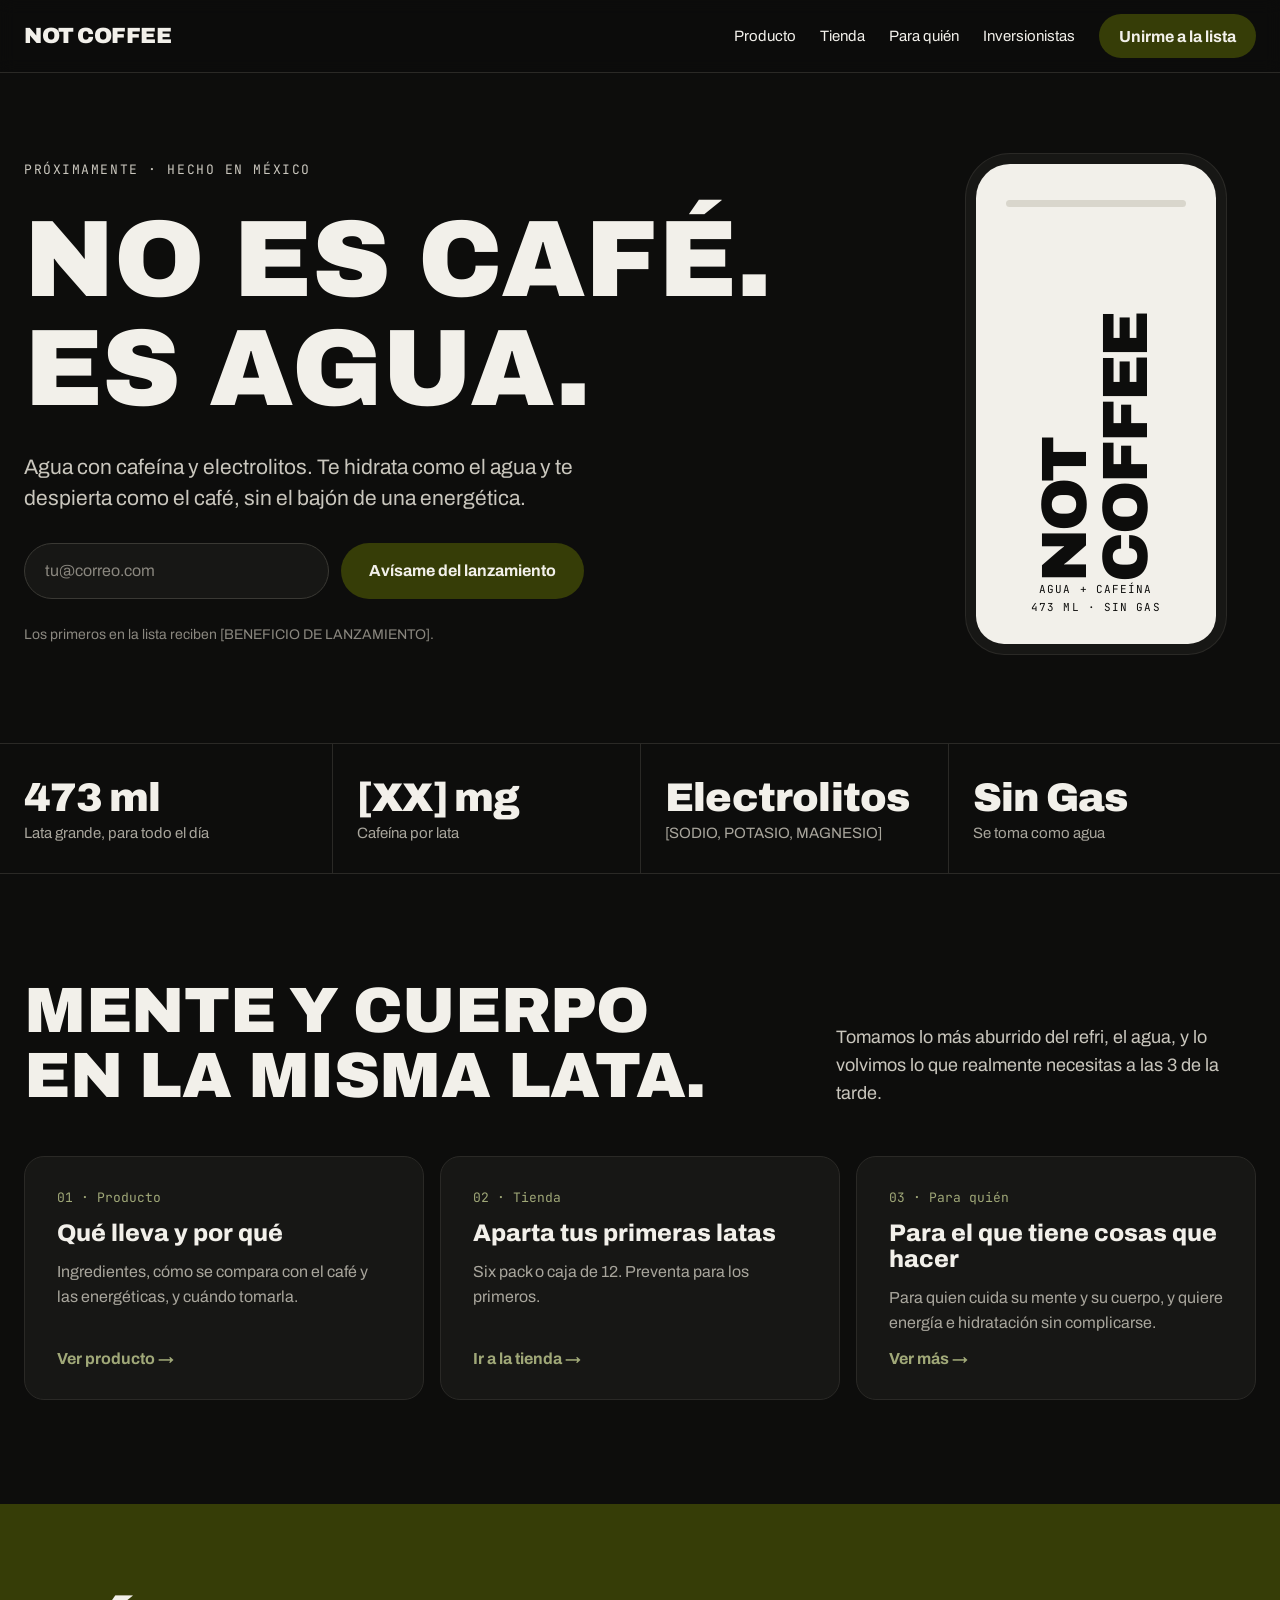
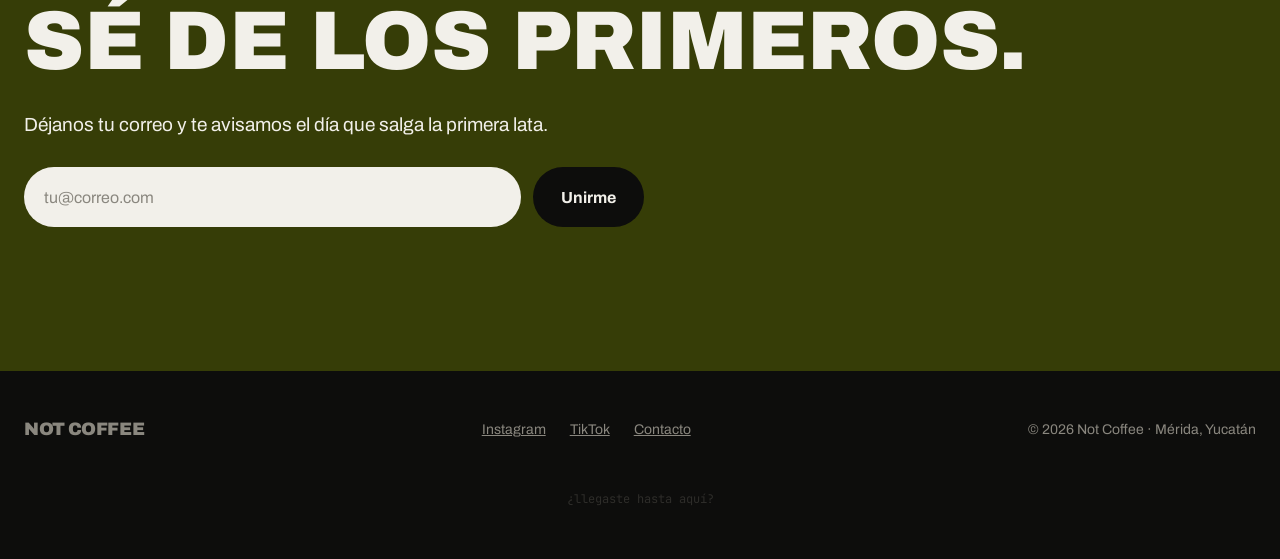
==== commit ee0faa4f: "Rename index (1).html to index.html" ====
--- a/index.html
+++ b/index.html
@@ -105,13 +105,13 @@
       <a class="card" href="tienda.html">
         <div class="num">02 · Tienda</div>
         <h3>Aparta tus primeras latas</h3>
-        <p>Lata, six pack o caja de 12. Preventa para los primeros.</p>
+        <p>Six pack o caja de 12. Preventa para los primeros.</p>
         <span class="ir">Ir a la tienda →</span>
       </a>
       <a class="card" href="para-quien.html">
         <div class="num">03 · Para quién</div>
         <h3>Para el que tiene cosas que hacer</h3>
-        <p>Pilates, oficina, contenido, mamás. Y colaboraciones con estudios y coworkings.</p>
+        <p>Para quien cuida su mente y su cuerpo, y quiere energía e hidratación sin complicarse.</p>
         <span class="ir">Ver más →</span>
       </a>
     </div>
@@ -142,7 +142,7 @@
       <!-- ✏️ TU CAMBIO: links reales de tus redes y tu correo -->
       <a href="https://instagram.com/">Instagram</a>
       <a href="https://tiktok.com/">TikTok</a>
-      <a href="mailto:hola@notcoffee.mx">Contacto</a>
+      <a href="mailto:dgs131104@gmail.com">Contacto</a>
     </div>
     <div>© <span class="js-anio">2026</span> Not Coffee · Mérida, Yucatán</div>
   </div>
--- a/styles.css
+++ b/styles.css
@@ -46,7 +46,7 @@
 }
 a { color: var(--hueso); }
 a:hover { color: var(--oliva-texto); }      /* :hover = cuando pasas el mouse */
-h1, h2 { margin: 0; font-weight: 900; text-transform: uppercase; line-height: .95; letter-spacing: -.03em; }
+h1, h2 { margin: 0; font-weight: 900; text-transform: uppercase; line-height: 1.02; letter-spacing: -.005em; word-spacing: .08em; }
 h3, p { margin: 0; }
 
 /* .wrap centra el contenido y le pone margen a los lados */
@@ -111,14 +111,14 @@
 
 /* ---------- ENCABEZADO DE CADA PAGINA INTERNA ---------- */
 .pagina-top { padding-top: 88px; padding-bottom: 72px; display: flex; flex-direction: column; gap: 20px; border-bottom: 1px solid var(--linea); }
-.pagina-top h1 { font-size: clamp(48px, 8vw, 112px); line-height: .9; letter-spacing: -.04em; }
+.pagina-top h1 { font-size: clamp(44px, 7vw, 96px); line-height: 1.02; }
 .pagina-top p { font-size: 20px; line-height: 1.5; color: var(--gris-1); max-width: 640px; }
 
 
 /* ---------- HERO (portada del inicio) ---------- */
 .hero { display: flex; flex-wrap: wrap; gap: 56px; align-items: center; padding-top: 88px; padding-bottom: 96px; }
 .hero-txt { flex: 999 1 560px; min-width: 0; display: flex; flex-direction: column; gap: 28px; }
-.hero h1 { font-size: clamp(56px, 9vw, 132px); line-height: .9; letter-spacing: -.04em; }
+.hero h1 { font-size: clamp(52px, 8.5vw, 120px); line-height: 1; }
 .hero .lead { font-size: 21px; line-height: 1.5; color: var(--gris-1); max-width: 560px; }
 .hero .form { max-width: 560px; }
 
@@ -227,7 +227,7 @@
 /* ---------- LISTA DE ESPERA (franja oliva) ---------- */
 .lista { background: var(--oliva); }
 .lista .wrap { padding-top: 96px; padding-bottom: 96px; display: flex; flex-direction: column; gap: 28px; align-items: flex-start; }
-.lista h2 { font-size: clamp(48px, 7vw, 104px); line-height: .9; letter-spacing: -.04em; }
+.lista h2 { font-size: clamp(44px, 6.5vw, 96px); line-height: 1; }
 .lista p { font-size: 19px; line-height: 1.5; max-width: 560px; }
 .lista .form { width: 100%; max-width: 620px; }
 .lista .input { height: 60px; color: var(--negro); background: var(--hueso); border: 0; }
